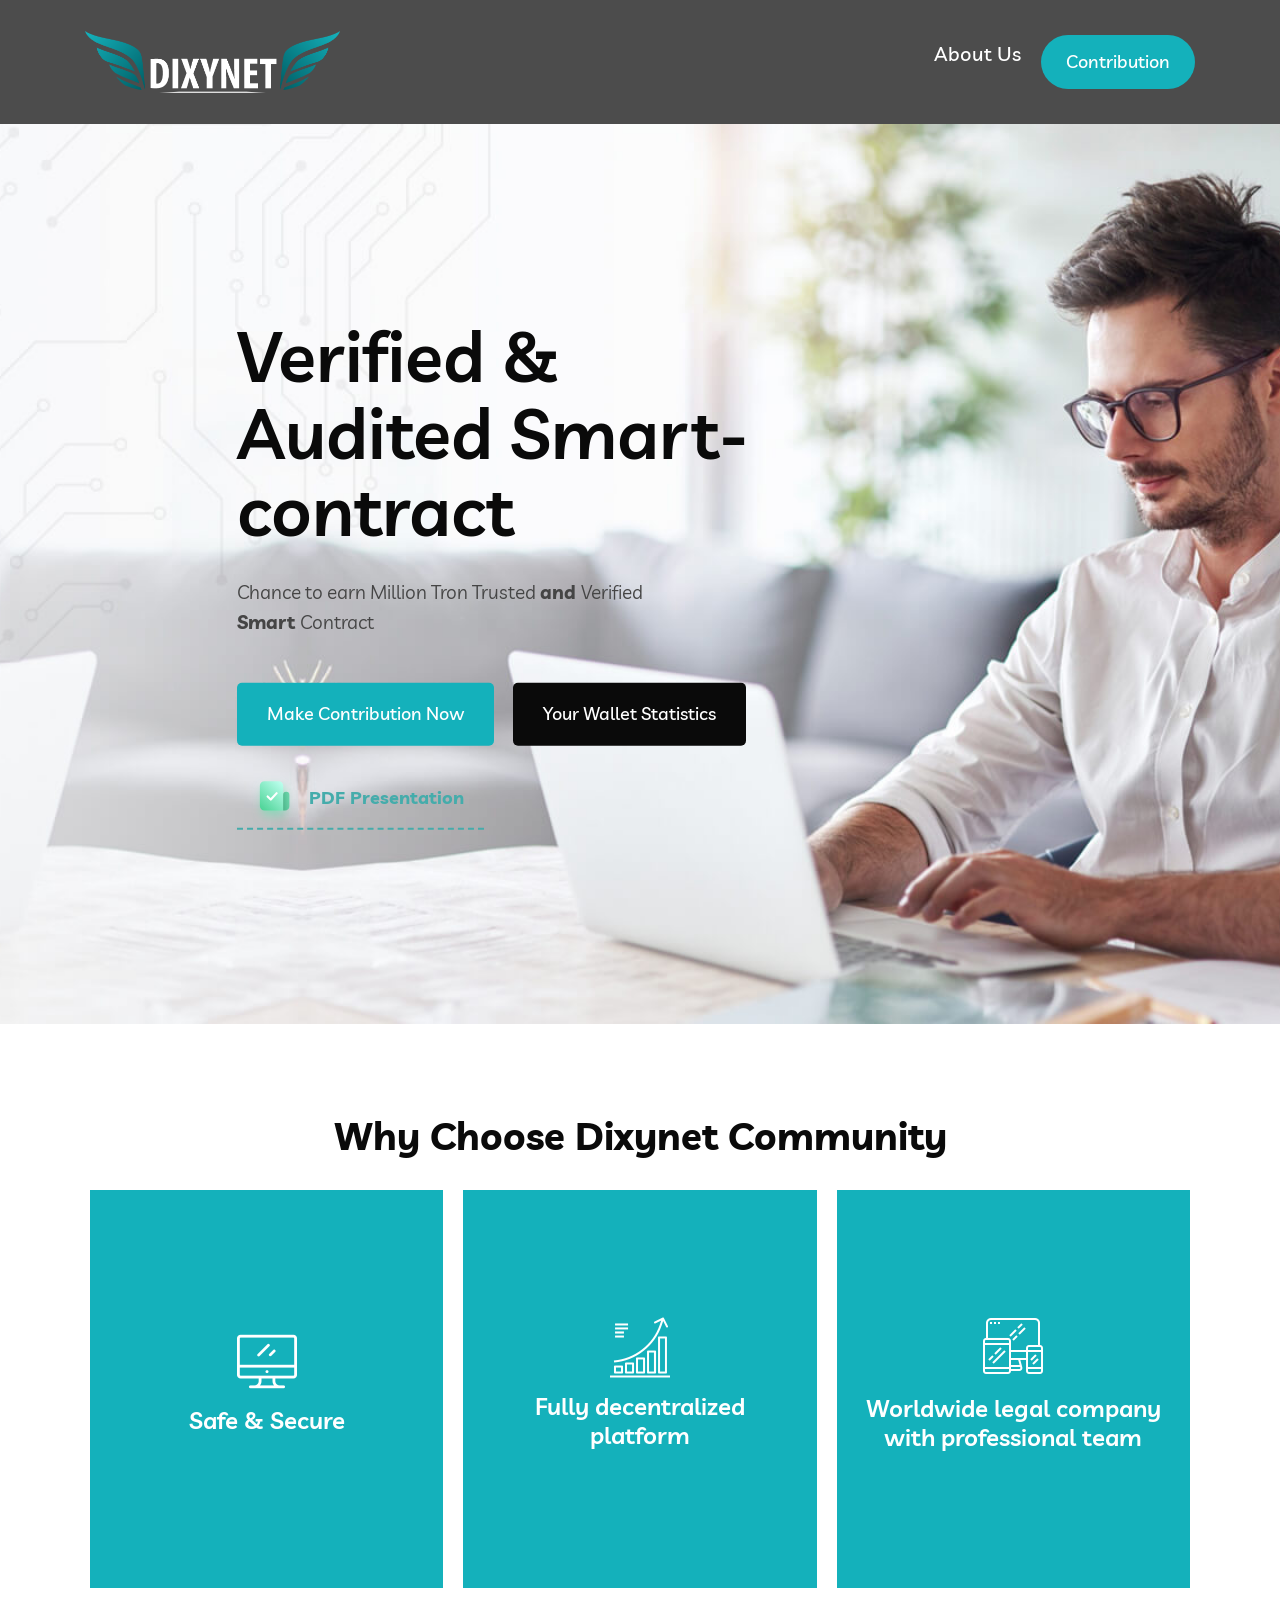
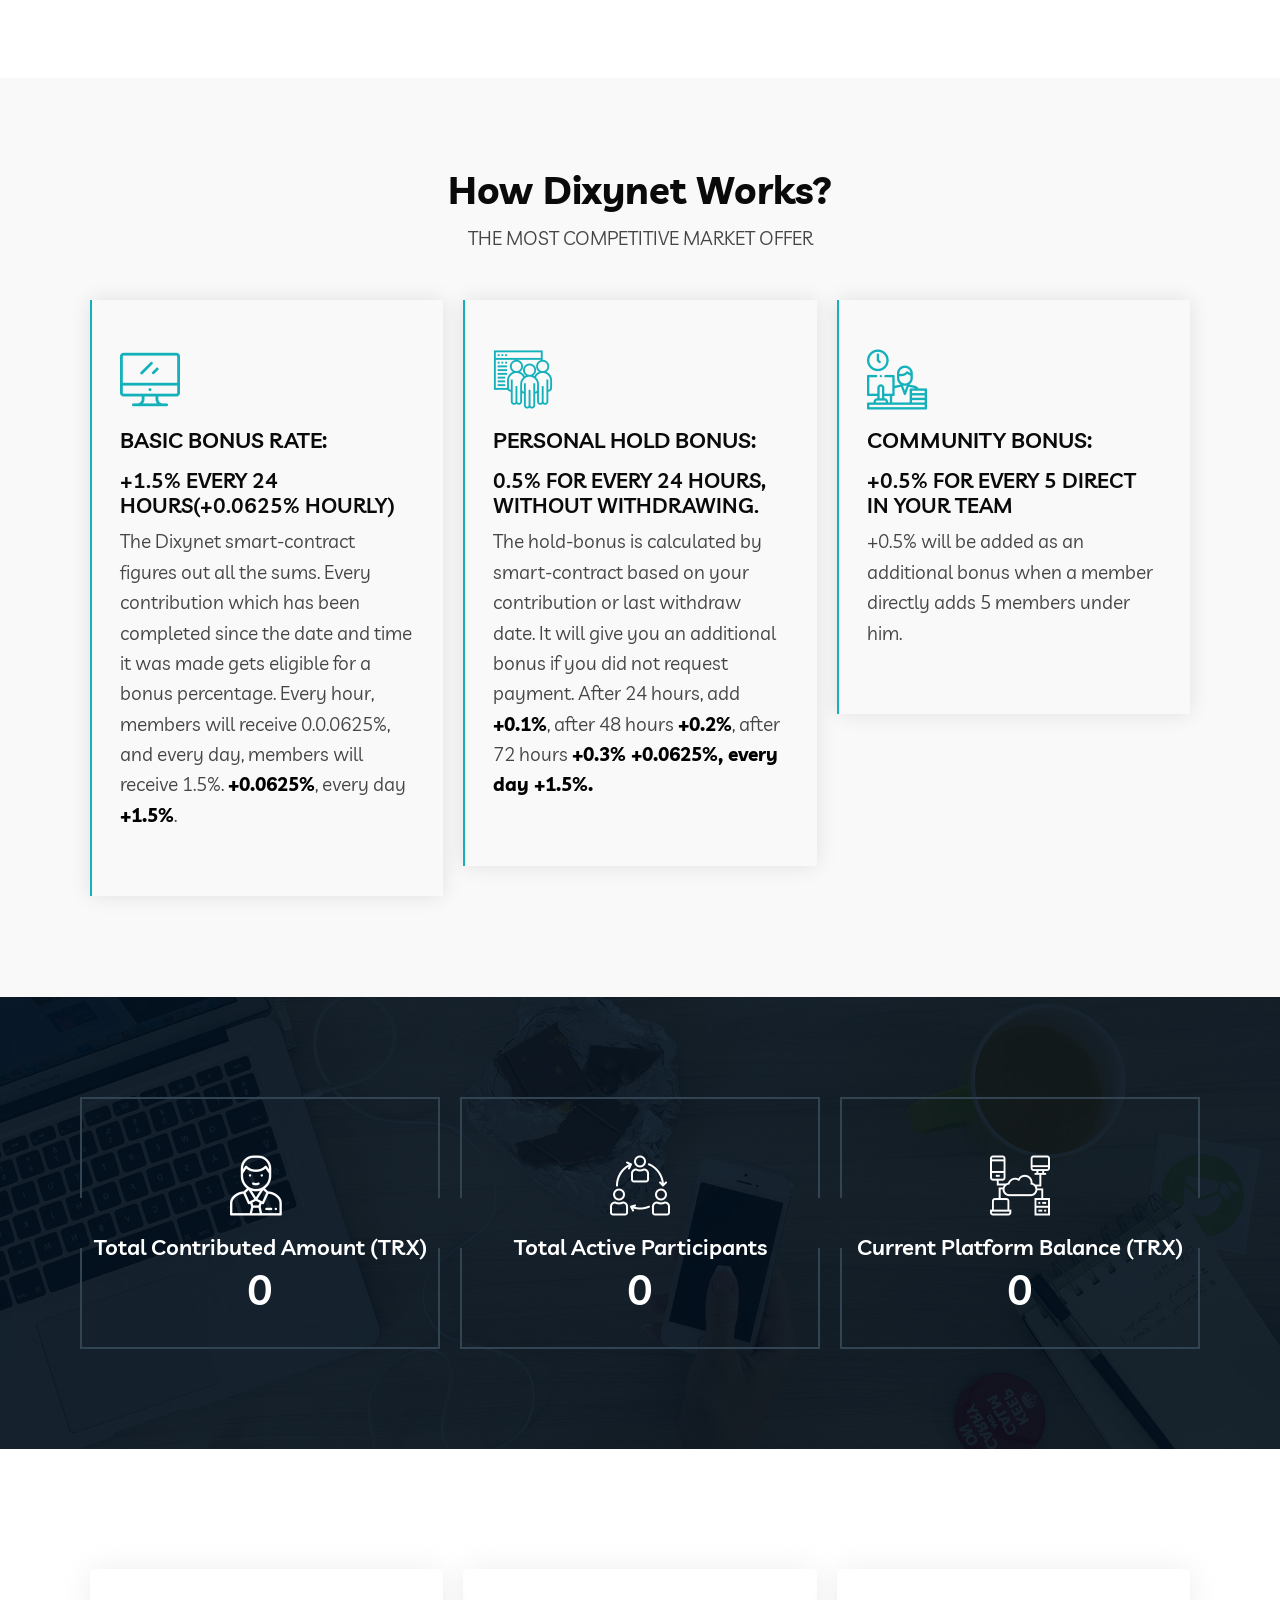
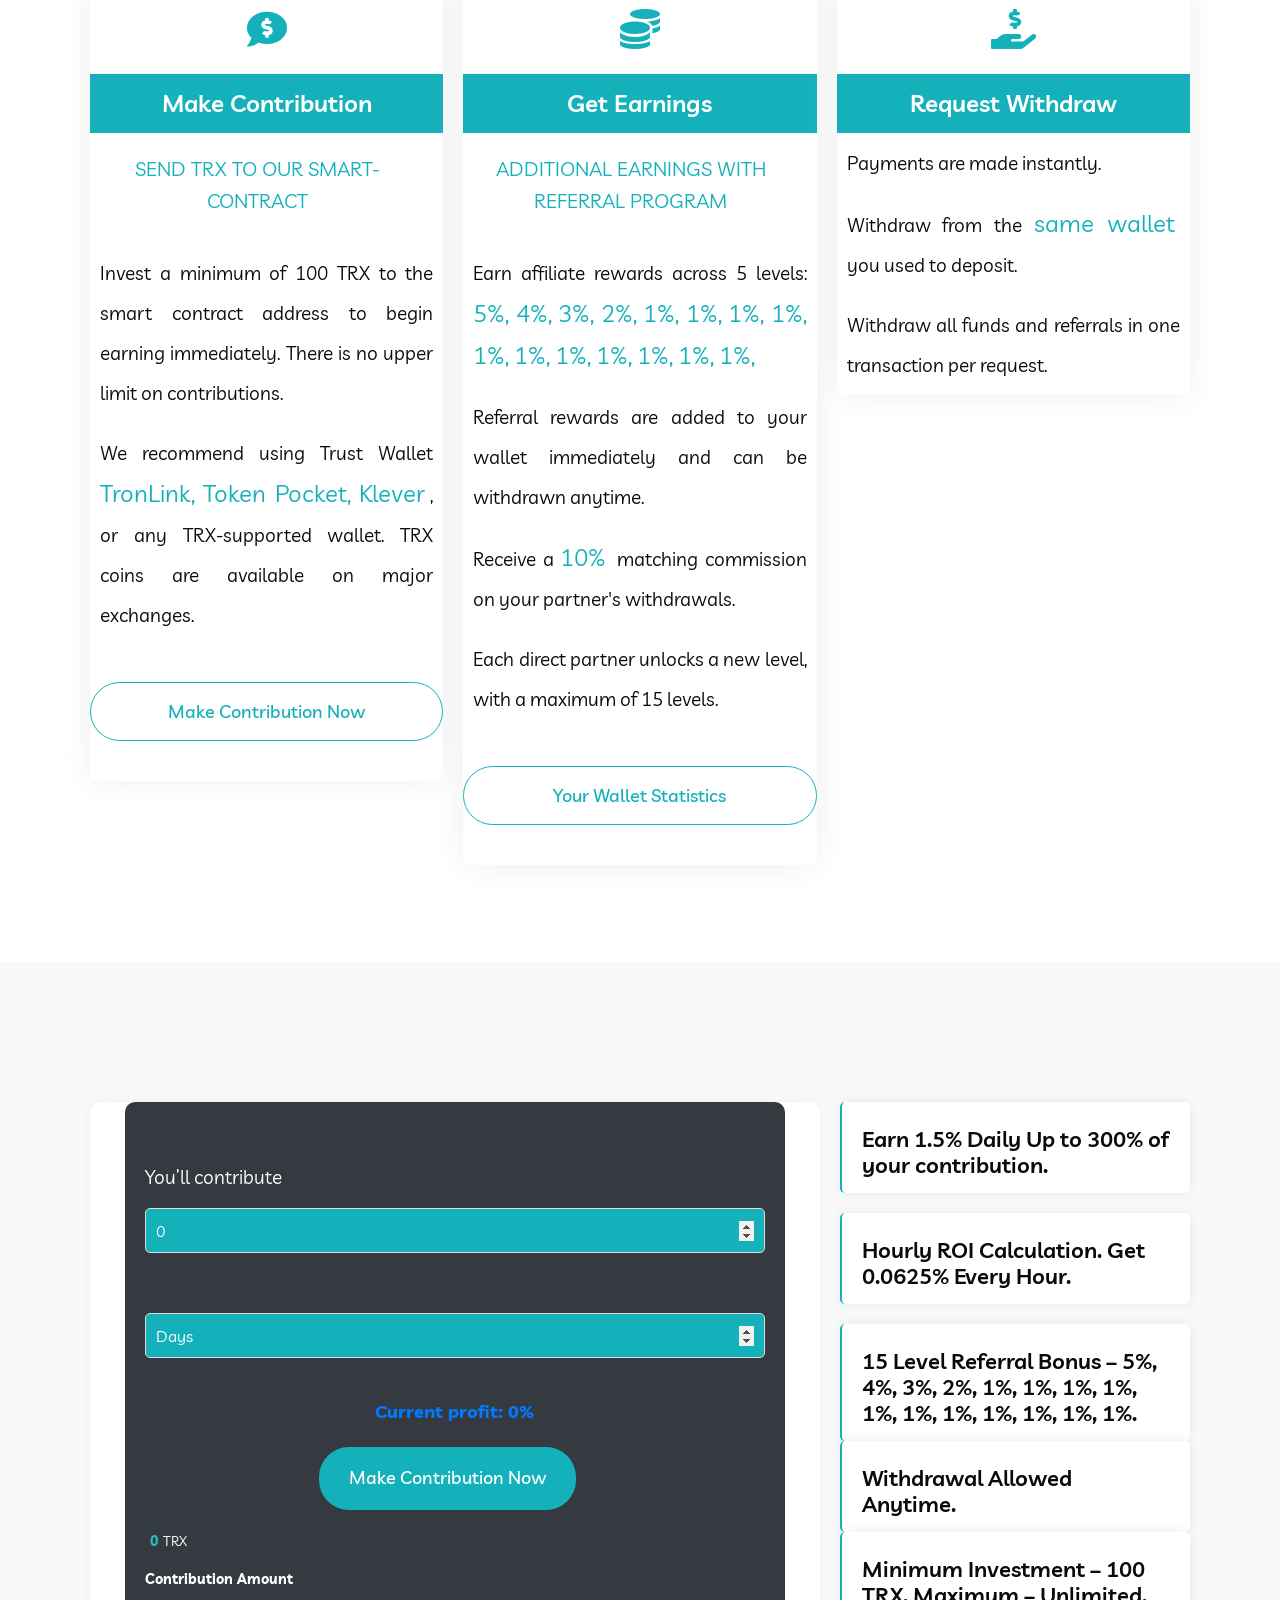
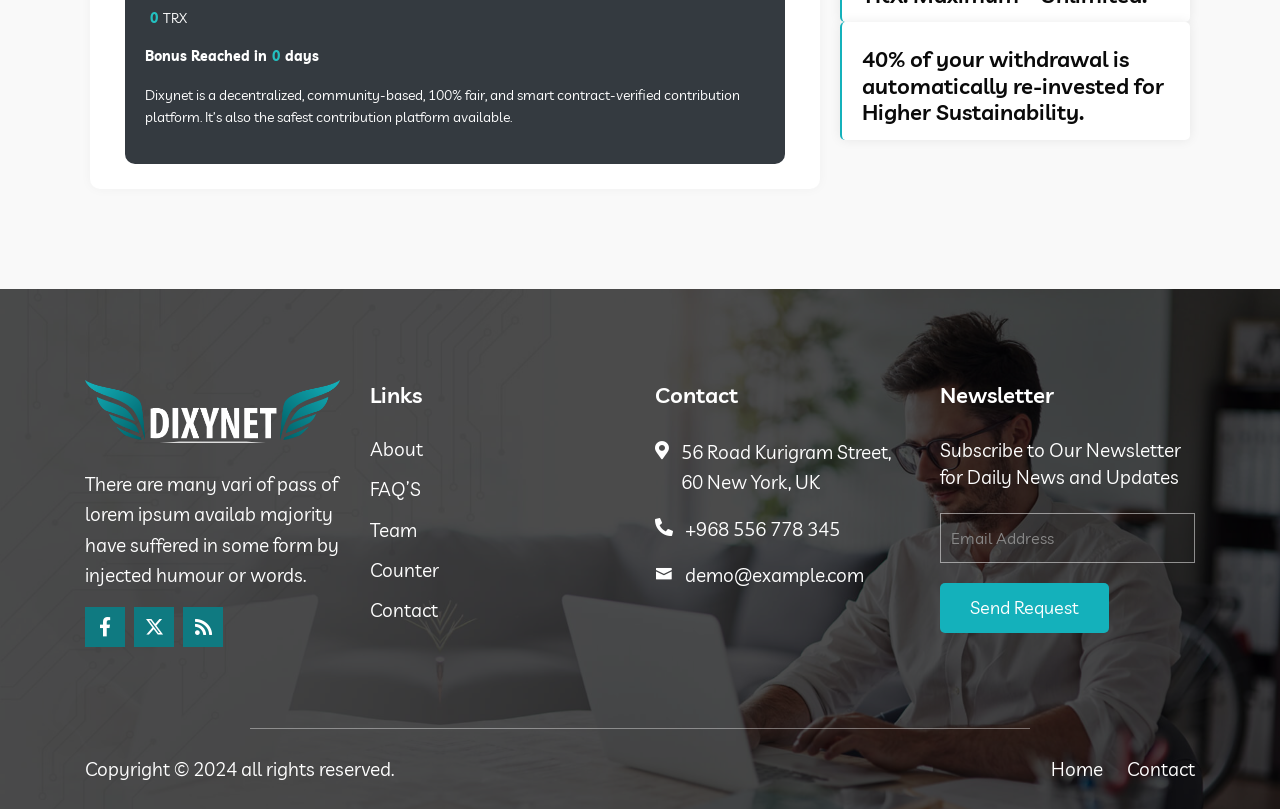
==== index.html @ 94969cce "20-10-2024" ====
<!DOCTYPE html>
<html lang="en-US">

<!-- Mirrored from demo.themexbd.com/rtl/kurigram/ by HTTrack Website Copier/3.x [XR&CO'2014], Thu, 03 Oct 2024 10:18:10 GMT -->
<!-- Added by HTTrack --><meta http-equiv="content-type" content="text/html;charset=UTF-8" /><!-- /Added by HTTrack -->
<head>

<meta charset="UTF-8">
<meta name="viewport" content="width=device-width, initial-scale=1">
<meta
  name="description"
  content="Kurigram is one of the best WP theme, There have many feature avaiable.">	
<link rel="profile" href="http://gmpg.org/xfn/11">
<link rel="pingback" href="xmlrpc.php">
<link rel="preconnect" href="https://fonts.googleapis.com/">
<link rel="preconnect" href="https://fonts.gstatic.com/" crossorigin>
<link rel="icon" href="wp-content/dixynet favicon.png" type="image/x-icon">


<title>Dixynet</title>
<meta name='robots' content='max-image-preview:large' />
<link rel='dns-prefetch' href='http://fonts.googleapis.com/' />
<link rel="alternate" type="application/rss+xml" title="Kurigram &raquo; Feed" href="feed/index.html" />
<link rel="alternate" type="application/rss+xml" title="Kurigram &raquo; Comments Feed" href="comments/feed/index.html" />
<script type="text/javascript">
/* <![CDATA[ */
window._wpemojiSettings = {"baseUrl":"https:\/\/s.w.org\/images\/core\/emoji\/15.0.3\/72x72\/","ext":".png","svgUrl":"https:\/\/s.w.org\/images\/core\/emoji\/15.0.3\/svg\/","svgExt":".svg","source":{"concatemoji":"https:\/\/demo.themexbd.com\/rtl\/kurigram\/wp-includes\/js\/wp-emoji-release.min.js?ver=6.6.2"}};
/*! This file is auto-generated */
!function(i,n){var o,s,e;function c(e){try{var t={supportTests:e,timestamp:(new Date).valueOf()};sessionStorage.setItem(o,JSON.stringify(t))}catch(e){}}function p(e,t,n){e.clearRect(0,0,e.canvas.width,e.canvas.height),e.fillText(t,0,0);var t=new Uint32Array(e.getImageData(0,0,e.canvas.width,e.canvas.height).data),r=(e.clearRect(0,0,e.canvas.width,e.canvas.height),e.fillText(n,0,0),new Uint32Array(e.getImageData(0,0,e.canvas.width,e.canvas.height).data));return t.every(function(e,t){return e===r[t]})}function u(e,t,n){switch(t){case"flag":return n(e,"\ud83c\udff3\ufe0f\u200d\u26a7\ufe0f","\ud83c\udff3\ufe0f\u200b\u26a7\ufe0f")?!1:!n(e,"\ud83c\uddfa\ud83c\uddf3","\ud83c\uddfa\u200b\ud83c\uddf3")&&!n(e,"\ud83c\udff4\udb40\udc67\udb40\udc62\udb40\udc65\udb40\udc6e\udb40\udc67\udb40\udc7f","\ud83c\udff4\u200b\udb40\udc67\u200b\udb40\udc62\u200b\udb40\udc65\u200b\udb40\udc6e\u200b\udb40\udc67\u200b\udb40\udc7f");case"emoji":return!n(e,"\ud83d\udc26\u200d\u2b1b","\ud83d\udc26\u200b\u2b1b")}return!1}function f(e,t,n){var r="undefined"!=typeof WorkerGlobalScope&&self instanceof WorkerGlobalScope?new OffscreenCanvas(300,150):i.createElement("canvas"),a=r.getContext("2d",{willReadFrequently:!0}),o=(a.textBaseline="top",a.font="600 32px Arial",{});return e.forEach(function(e){o[e]=t(a,e,n)}),o}function t(e){var t=i.createElement("script");t.src=e,t.defer=!0,i.head.appendChild(t)}"undefined"!=typeof Promise&&(o="wpEmojiSettingsSupports",s=["flag","emoji"],n.supports={everything:!0,everythingExceptFlag:!0},e=new Promise(function(e){i.addEventListener("DOMContentLoaded",e,{once:!0})}),new Promise(function(t){var n=function(){try{var e=JSON.parse(sessionStorage.getItem(o));if("object"==typeof e&&"number"==typeof e.timestamp&&(new Date).valueOf()<e.timestamp+604800&&"object"==typeof e.supportTests)return e.supportTests}catch(e){}return null}();if(!n){if("undefined"!=typeof Worker&&"undefined"!=typeof OffscreenCanvas&&"undefined"!=typeof URL&&URL.createObjectURL&&"undefined"!=typeof Blob)try{var e="postMessage("+f.toString()+"("+[JSON.stringify(s),u.toString(),p.toString()].join(",")+"));",r=new Blob([e],{type:"text/javascript"}),a=new Worker(URL.createObjectURL(r),{name:"wpTestEmojiSupports"});return void(a.onmessage=function(e){c(n=e.data),a.terminate(),t(n)})}catch(e){}c(n=f(s,u,p))}t(n)}).then(function(e){for(var t in e)n.supports[t]=e[t],n.supports.everything=n.supports.everything&&n.supports[t],"flag"!==t&&(n.supports.everythingExceptFlag=n.supports.everythingExceptFlag&&n.supports[t]);n.supports.everythingExceptFlag=n.supports.everythingExceptFlag&&!n.supports.flag,n.DOMReady=!1,n.readyCallback=function(){n.DOMReady=!0}}).then(function(){return e}).then(function(){var e;n.supports.everything||(n.readyCallback(),(e=n.source||{}).concatemoji?t(e.concatemoji):e.wpemoji&&e.twemoji&&(t(e.twemoji),t(e.wpemoji)))}))}((window,document),window._wpemojiSettings);
/* ]]> */
</script>
<style id='wp-emoji-styles-inline-css' type='text/css'>

	img.wp-smiley, img.emoji {
		display: inline !important;
		border: none !important;
		box-shadow: none !important;
		height: 1em !important;
		width: 1em !important;
		margin: 0 0.07em !important;
		vertical-align: -0.1em !important;
		background: none !important;
		padding: 0 !important;
	}
</style>
<style id='classic-theme-styles-inline-css' type='text/css'>
/*! This file is auto-generated */
.wp-block-button__link{color:#fff;background-color:#32373c;border-radius:9999px;box-shadow:none;text-decoration:none;padding:calc(.667em + 2px) calc(1.333em + 2px);font-size:1.125em}.wp-block-file__button{background:#32373c;color:#fff;text-decoration:none}
</style>
<style id='global-styles-inline-css' type='text/css'>
:root{--wp--preset--aspect-ratio--square: 1;--wp--preset--aspect-ratio--4-3: 4/3;--wp--preset--aspect-ratio--3-4: 3/4;--wp--preset--aspect-ratio--3-2: 3/2;--wp--preset--aspect-ratio--2-3: 2/3;--wp--preset--aspect-ratio--16-9: 16/9;--wp--preset--aspect-ratio--9-16: 9/16;--wp--preset--color--black: #000000;--wp--preset--color--cyan-bluish-gray: #abb8c3;--wp--preset--color--white: #ffffff;--wp--preset--color--pale-pink: #f78da7;--wp--preset--color--vivid-red: #cf2e2e;--wp--preset--color--luminous-vivid-orange: #ff6900;--wp--preset--color--luminous-vivid-amber: #fcb900;--wp--preset--color--light-green-cyan: #7bdcb5;--wp--preset--color--vivid-green-cyan: #00d084;--wp--preset--color--pale-cyan-blue: #8ed1fc;--wp--preset--color--vivid-cyan-blue: #0693e3;--wp--preset--color--vivid-purple: #9b51e0;--wp--preset--gradient--vivid-cyan-blue-to-vivid-purple: linear-gradient(135deg,rgba(6,147,227,1) 0%,rgb(155,81,224) 100%);--wp--preset--gradient--light-green-cyan-to-vivid-green-cyan: linear-gradient(135deg,rgb(122,220,180) 0%,rgb(0,208,130) 100%);--wp--preset--gradient--luminous-vivid-amber-to-luminous-vivid-orange: linear-gradient(135deg,rgba(252,185,0,1) 0%,rgba(255,105,0,1) 100%);--wp--preset--gradient--luminous-vivid-orange-to-vivid-red: linear-gradient(135deg,rgba(255,105,0,1) 0%,rgb(207,46,46) 100%);--wp--preset--gradient--very-light-gray-to-cyan-bluish-gray: linear-gradient(135deg,rgb(238,238,238) 0%,rgb(169,184,195) 100%);--wp--preset--gradient--cool-to-warm-spectrum: linear-gradient(135deg,rgb(74,234,220) 0%,rgb(151,120,209) 20%,rgb(207,42,186) 40%,rgb(238,44,130) 60%,rgb(251,105,98) 80%,rgb(254,248,76) 100%);--wp--preset--gradient--blush-light-purple: linear-gradient(135deg,rgb(255,206,236) 0%,rgb(152,150,240) 100%);--wp--preset--gradient--blush-bordeaux: linear-gradient(135deg,rgb(254,205,165) 0%,rgb(254,45,45) 50%,rgb(107,0,62) 100%);--wp--preset--gradient--luminous-dusk: linear-gradient(135deg,rgb(255,203,112) 0%,rgb(199,81,192) 50%,rgb(65,88,208) 100%);--wp--preset--gradient--pale-ocean: linear-gradient(135deg,rgb(255,245,203) 0%,rgb(182,227,212) 50%,rgb(51,167,181) 100%);--wp--preset--gradient--electric-grass: linear-gradient(135deg,rgb(202,248,128) 0%,rgb(113,206,126) 100%);--wp--preset--gradient--midnight: linear-gradient(135deg,rgb(2,3,129) 0%,rgb(40,116,252) 100%);--wp--preset--font-size--small: 13px;--wp--preset--font-size--medium: 20px;--wp--preset--font-size--large: 36px;--wp--preset--font-size--x-large: 42px;--wp--preset--spacing--20: 0.44rem;--wp--preset--spacing--30: 0.67rem;--wp--preset--spacing--40: 1rem;--wp--preset--spacing--50: 1.5rem;--wp--preset--spacing--60: 2.25rem;--wp--preset--spacing--70: 3.38rem;--wp--preset--spacing--80: 5.06rem;--wp--preset--shadow--natural: 6px 6px 9px rgba(0, 0, 0, 0.2);--wp--preset--shadow--deep: 12px 12px 50px rgba(0, 0, 0, 0.4);--wp--preset--shadow--sharp: 6px 6px 0px rgba(0, 0, 0, 0.2);--wp--preset--shadow--outlined: 6px 6px 0px -3px rgba(255, 255, 255, 1), 6px 6px rgba(0, 0, 0, 1);--wp--preset--shadow--crisp: 6px 6px 0px rgba(0, 0, 0, 1);}:where(.is-layout-flex){gap: 0.5em;}:where(.is-layout-grid){gap: 0.5em;}body .is-layout-flex{display: flex;}.is-layout-flex{flex-wrap: wrap;align-items: center;}.is-layout-flex > :is(*, div){margin: 0;}body .is-layout-grid{display: grid;}.is-layout-grid > :is(*, div){margin: 0;}:where(.wp-block-columns.is-layout-flex){gap: 2em;}:where(.wp-block-columns.is-layout-grid){gap: 2em;}:where(.wp-block-post-template.is-layout-flex){gap: 1.25em;}:where(.wp-block-post-template.is-layout-grid){gap: 1.25em;}.has-black-color{color: var(--wp--preset--color--black) !important;}.has-cyan-bluish-gray-color{color: var(--wp--preset--color--cyan-bluish-gray) !important;}.has-white-color{color: var(--wp--preset--color--white) !important;}.has-pale-pink-color{color: var(--wp--preset--color--pale-pink) !important;}.has-vivid-red-color{color: var(--wp--preset--color--vivid-red) !important;}.has-luminous-vivid-orange-color{color: var(--wp--preset--color--luminous-vivid-orange) !important;}.has-luminous-vivid-amber-color{color: var(--wp--preset--color--luminous-vivid-amber) !important;}.has-light-green-cyan-color{color: var(--wp--preset--color--light-green-cyan) !important;}.has-vivid-green-cyan-color{color: var(--wp--preset--color--vivid-green-cyan) !important;}.has-pale-cyan-blue-color{color: var(--wp--preset--color--pale-cyan-blue) !important;}.has-vivid-cyan-blue-color{color: var(--wp--preset--color--vivid-cyan-blue) !important;}.has-vivid-purple-color{color: var(--wp--preset--color--vivid-purple) !important;}.has-black-background-color{background-color: var(--wp--preset--color--black) !important;}.has-cyan-bluish-gray-background-color{background-color: var(--wp--preset--color--cyan-bluish-gray) !important;}.has-white-background-color{background-color: var(--wp--preset--color--white) !important;}.has-pale-pink-background-color{background-color: var(--wp--preset--color--pale-pink) !important;}.has-vivid-red-background-color{background-color: var(--wp--preset--color--vivid-red) !important;}.has-luminous-vivid-orange-background-color{background-color: var(--wp--preset--color--luminous-vivid-orange) !important;}.has-luminous-vivid-amber-background-color{background-color: var(--wp--preset--color--luminous-vivid-amber) !important;}.has-light-green-cyan-background-color{background-color: var(--wp--preset--color--light-green-cyan) !important;}.has-vivid-green-cyan-background-color{background-color: var(--wp--preset--color--vivid-green-cyan) !important;}.has-pale-cyan-blue-background-color{background-color: var(--wp--preset--color--pale-cyan-blue) !important;}.has-vivid-cyan-blue-background-color{background-color: var(--wp--preset--color--vivid-cyan-blue) !important;}.has-vivid-purple-background-color{background-color: var(--wp--preset--color--vivid-purple) !important;}.has-black-border-color{border-color: var(--wp--preset--color--black) !important;}.has-cyan-bluish-gray-border-color{border-color: var(--wp--preset--color--cyan-bluish-gray) !important;}.has-white-border-color{border-color: var(--wp--preset--color--white) !important;}.has-pale-pink-border-color{border-color: var(--wp--preset--color--pale-pink) !important;}.has-vivid-red-border-color{border-color: var(--wp--preset--color--vivid-red) !important;}.has-luminous-vivid-orange-border-color{border-color: var(--wp--preset--color--luminous-vivid-orange) !important;}.has-luminous-vivid-amber-border-color{border-color: var(--wp--preset--color--luminous-vivid-amber) !important;}.has-light-green-cyan-border-color{border-color: var(--wp--preset--color--light-green-cyan) !important;}.has-vivid-green-cyan-border-color{border-color: var(--wp--preset--color--vivid-green-cyan) !important;}.has-pale-cyan-blue-border-color{border-color: var(--wp--preset--color--pale-cyan-blue) !important;}.has-vivid-cyan-blue-border-color{border-color: var(--wp--preset--color--vivid-cyan-blue) !important;}.has-vivid-purple-border-color{border-color: var(--wp--preset--color--vivid-purple) !important;}.has-vivid-cyan-blue-to-vivid-purple-gradient-background{background: var(--wp--preset--gradient--vivid-cyan-blue-to-vivid-purple) !important;}.has-light-green-cyan-to-vivid-green-cyan-gradient-background{background: var(--wp--preset--gradient--light-green-cyan-to-vivid-green-cyan) !important;}.has-luminous-vivid-amber-to-luminous-vivid-orange-gradient-background{background: var(--wp--preset--gradient--luminous-vivid-amber-to-luminous-vivid-orange) !important;}.has-luminous-vivid-orange-to-vivid-red-gradient-background{background: var(--wp--preset--gradient--luminous-vivid-orange-to-vivid-red) !important;}.has-very-light-gray-to-cyan-bluish-gray-gradient-background{background: var(--wp--preset--gradient--very-light-gray-to-cyan-bluish-gray) !important;}.has-cool-to-warm-spectrum-gradient-background{background: var(--wp--preset--gradient--cool-to-warm-spectrum) !important;}.has-blush-light-purple-gradient-background{background: var(--wp--preset--gradient--blush-light-purple) !important;}.has-blush-bordeaux-gradient-background{background: var(--wp--preset--gradient--blush-bordeaux) !important;}.has-luminous-dusk-gradient-background{background: var(--wp--preset--gradient--luminous-dusk) !important;}.has-pale-ocean-gradient-background{background: var(--wp--preset--gradient--pale-ocean) !important;}.has-electric-grass-gradient-background{background: var(--wp--preset--gradient--electric-grass) !important;}.has-midnight-gradient-background{background: var(--wp--preset--gradient--midnight) !important;}.has-small-font-size{font-size: var(--wp--preset--font-size--small) !important;}.has-medium-font-size{font-size: var(--wp--preset--font-size--medium) !important;}.has-large-font-size{font-size: var(--wp--preset--font-size--large) !important;}.has-x-large-font-size{font-size: var(--wp--preset--font-size--x-large) !important;}
:where(.wp-block-post-template.is-layout-flex){gap: 1.25em;}:where(.wp-block-post-template.is-layout-grid){gap: 1.25em;}
:where(.wp-block-columns.is-layout-flex){gap: 2em;}:where(.wp-block-columns.is-layout-grid){gap: 2em;}
:root :where(.wp-block-pullquote){font-size: 1.5em;line-height: 1.6;}
</style>
<link rel='stylesheet' id='contact-form-7-css' href='wp-content/plugins/contact-form-7/includes/css/stylese2db.css?ver=5.9.8' type='text/css' media='all' />
<link rel='stylesheet' id='bootstrap-css' href='wp-content/themes/kurigram/assets/css/bootstrap.min109c.css?ver=6.6.2' type='text/css' media='all' />
<link rel='stylesheet' id='kurigram-fonts-css' href='https://fonts.googleapis.com/css?family=Livvic%3A100%2C200%2C300%2C400%2C500%2C600%2C700%2C900%7CLivvic%3A100%2C200%2C300%2C400%2C500%2C600%2C700%2C900&amp;subset=latin%2Clatin-ext&amp;ver=6.6.2' type='text/css' media='all' />
<link rel='stylesheet' id='venobox-css' href='wp-content/themes/kurigram/venobox/venobox109c.css?ver=6.6.2' type='text/css' media='all' />
<link rel='stylesheet' id='swipercss-css' href='wp-content/themes/kurigram/assets/css/txbd-swiper-bundle.min109c.css?ver=6.6.2' type='text/css' media='all' />
<link rel='stylesheet' id='kurigram-plugin-style-css' href='wp-content/themes/kurigram/assets/css/plugin_theme_css109c.css?ver=6.6.2' type='text/css' media='all' />
<link rel='stylesheet' id='kurigram-main-style-css' href='wp-content/themes/kurigram/assets/css/style109c.css?ver=6.6.2' type='text/css' media='all' />
<link rel='stylesheet' id='kurigram-style-css' href='wp-content/themes/kurigram/style109c.css?ver=6.6.2' type='text/css' media='all' />
<link rel='stylesheet' id='kurigram-responsive-css' href='wp-content/themes/kurigram/assets/css/responsive109c.css?ver=6.6.2' type='text/css' media='all' />
<link rel='stylesheet' id='elementor-icons-css' href='wp-content/plugins/elementor/assets/lib/eicons/css/elementor-icons.min0fd8.css?ver=5.31.0' type='text/css' media='all' />
<link rel='stylesheet' id='elementor-frontend-css' href='wp-content/plugins/elementor/assets/css/frontend.min57a7.css?ver=3.24.4' type='text/css' media='all' />
<link rel='stylesheet' id='swiper-css' href='wp-content/plugins/elementor/assets/lib/swiper/v8/css/swiper.min94a4.css?ver=8.4.5' type='text/css' media='all' />
<link rel='stylesheet' id='e-swiper-css' href='wp-content/plugins/elementor/assets/css/conditionals/e-swiper.min57a7.css?ver=3.24.4' type='text/css' media='all' />
<link rel='stylesheet' id='elementor-post-19267-css' href='wp-content/uploads/elementor/css/post-19267b7fd.css?ver=1727495873' type='text/css' media='all' />
<link rel='stylesheet' id='font-awesome-5-all-css' href='wp-content/plugins/elementor/assets/lib/font-awesome/css/all.min57a7.css?ver=3.24.4' type='text/css' media='all' />
<link rel='stylesheet' id='font-awesome-4-shim-css' href='wp-content/plugins/elementor/assets/lib/font-awesome/css/v4-shims.min57a7.css?ver=3.24.4' type='text/css' media='all' />
<link rel='stylesheet' id='elementor-post-19010-css' href='wp-content/uploads/elementor/css/post-19010dd69.css?ver=1727495874' type='text/css' media='all' />
<link rel='stylesheet' id='kurigram-breadcrumb-css' href='wp-content/themes/kurigram/assets/css/em-breadcrumb109c.css?ver=6.6.2' type='text/css' media='all' />

<link rel="stylesheet" href="wp-includes/css/modal.css">


<script src="wp-includes/New Js/jquery-3.3.1.min.js"></script>
<script src="wp-includes/New Js/remodal.min.js"></script>
<script src="https://cdnjs.cloudflare.com/ajax/libs/remodal/1.1.1/remodal.min.js"></script>

<link
href="https://fonts.googleapis.com/css2?family=Montserrat:wght@400;500;600&amp;family=Open+Sans:wght@400;700&amp;display=swap"
rel="stylesheet"
/>


<script async src="https://www.googletagmanager.com/gtag/js?id=UA-175172407-1"></script>
<script>
window.dataLayer = window.dataLayer || [];
function gtag(){dataLayer.push(arguments);}
gtag('js', new Date());
gtag('config', 'UA-175172407-1');
</script>


<style id='kurigram-breadcrumb-inline-css' type='text/css'>

					/* .logo img {
						;
						;
					} */
					.logo a{
						
					}
					.mean-container .mean-bar::before{
												
					}
					a.dtbtn{
												
					}
					a.dtbtn:hover{
												
					}
               
</style>
<link rel='stylesheet' id='google-fonts-1-css' href='https://fonts.googleapis.com/css?family=Roboto%3A100%2C100italic%2C200%2C200italic%2C300%2C300italic%2C400%2C400italic%2C500%2C500italic%2C600%2C600italic%2C700%2C700italic%2C800%2C800italic%2C900%2C900italic%7CRoboto+Slab%3A100%2C100italic%2C200%2C200italic%2C300%2C300italic%2C400%2C400italic%2C500%2C500italic%2C600%2C600italic%2C700%2C700italic%2C800%2C800italic%2C900%2C900italic&amp;display=auto&amp;ver=6.6.2' type='text/css' media='all' />
<link rel='stylesheet' id='elementor-icons-flaticons-fonts-css' href='wp-content/plugins/kurigrambd-helper-plugin/asstes/css/flaticon8a54.css?ver=1.0.0' type='text/css' media='all' />
<link rel='stylesheet' id='elementor-icons-aprova-fonts-css' href='wp-content/plugins/kurigrambd-helper-plugin/asstes/css/aprova-icon8a54.css?ver=1.0.0' type='text/css' media='all' />
<link rel='stylesheet' id='elementor-icons-shared-0-css' href='wp-content/plugins/elementor/assets/lib/font-awesome/css/fontawesome.min52d5.css?ver=5.15.3' type='text/css' media='all' />
<link rel='stylesheet' id='elementor-icons-fa-solid-css' href='wp-content/plugins/elementor/assets/lib/font-awesome/css/solid.min52d5.css?ver=5.15.3' type='text/css' media='all' />
<link rel='stylesheet' id='elementor-icons-fa-brands-css' href='wp-content/plugins/elementor/assets/lib/font-awesome/css/brands.min52d5.css?ver=5.15.3' type='text/css' media='all' />
<link rel="preconnect" href="https://fonts.gstatic.com/" crossorigin><script type="text/javascript" src="wp-includes/js/jquery/jquery.minf43b.js?ver=3.7.1" id="jquery-core-js"></script>
<script type="text/javascript" src="wp-includes/js/jquery/jquery-migrate.min5589.js?ver=3.4.1" id="jquery-migrate-js"></script>
<script type="text/javascript" src="wp-content/plugins/elementor/assets/lib/font-awesome/js/v4-shims.min57a7.js?ver=3.24.4" id="font-awesome-4-shim-js"></script>
<link rel="https://api.w.org/" href="wp-json/index.html" /><link rel="alternate" title="JSON" type="application/json" href="wp-json/wp/v2/pages/19010.json" /><link rel="EditURI" type="application/rsd+xml" title="RSD" href="xmlrpc0db0.php?rsd" />
<meta name="generator" content="WordPress 6.6.2" />
<link rel="canonical" href="index.html" />
<link rel='shortlink' href='index.html' />
<link rel="alternate" title="oEmbed (JSON)" type="application/json+oembed" href="wp-json/oembed/1.0/embed8710.json?url=https%3A%2F%2Fdemo.themexbd.com%2Frtl%2Fkurigram%2F" />
<link rel="alternate" title="oEmbed (XML)" type="text/xml+oembed" href="wp-json/oembed/1.0/embede499?url=https%3A%2F%2Fdemo.themexbd.com%2Frtl%2Fkurigram%2F&amp;format=xml" />
<meta name="generator" content="Redux 4.4.18" /><meta name="generator" content="Elementor 3.24.4; features: additional_custom_breakpoints; settings: css_print_method-external, google_font-enabled, font_display-auto">
			<style>
				.e-con.e-parent:nth-of-type(n+4):not(.e-lazyloaded):not(.e-no-lazyload),
				.e-con.e-parent:nth-of-type(n+4):not(.e-lazyloaded):not(.e-no-lazyload) * {
					background-image: none !important;
				}
				@media screen and (max-height: 1024px) {
					.e-con.e-parent:nth-of-type(n+3):not(.e-lazyloaded):not(.e-no-lazyload),
					.e-con.e-parent:nth-of-type(n+3):not(.e-lazyloaded):not(.e-no-lazyload) * {
						background-image: none !important;
					}
				}
				@media screen and (max-height: 640px) {
					.e-con.e-parent:nth-of-type(n+2):not(.e-lazyloaded):not(.e-no-lazyload),
					.e-con.e-parent:nth-of-type(n+2):not(.e-lazyloaded):not(.e-no-lazyload) * {
						background-image: none !important;
					}
				}
			</style>
			<link rel="icon" href="wp-content/uploads/2021/07/fabi.png" sizes="32x32" />
<link rel="icon" href="wp-content/uploads/2021/07/fabi.png" sizes="192x192" />
<link rel="apple-touch-icon" href="wp-content/uploads/2021/07/fabi.png" />
<meta name="msapplication-TileImage" content="https://demo.themexbd.com/rtl/kurigram/wp-content/uploads/2021/07/fabi.png" />
		<style type="text/css" id="wp-custom-css">
			.kurigram-blog-thumb img {
    width: 100%;
}		</style>
		<style id="kurigram_opt-dynamic-css" title="dynamic-css" class="redux-options-output">.creative_header_icon i
					{color:#14b1bb;}
						.creative_header_address_text > h3
					{color:#0a0a0a;}
						.creative_header_address_text > p,.creative_header_address_text > p > a,.top_crmenu_l li a,.cr_top_addess p span,.cr_top_addess p a
					{color:#0a0a0a;}
						.em_creative_header,.top_crt_style
					{background-color:#f9f9f9;}
					.kurigram_nav_area.prefix,
					.hbg2
					{background-color:rgba(0,0,0,0.7);}.breadcumb-area,.breadcumb-blog-area{background-position:center center;background-image:url('wp-content/uploads/2021/06/sld.jpg');background-size:cover;}
		.breadcumb-area::before,
		.breadcumb-blog-area::before
		{background-color:rgba(0,0,0,0.5);}
      .brpt h1,.breadcumb-inner h1,.brpt.brptsize h1    
     {color:#ffffff;}
      .breadcumb-inner ul,     
      .breadcumb-inner ul span a,     
      .breadcumb-inner li,
      .breadcumb-inner li a,.witr_breadcumb_shop ul li span a     
     {color:#ffffff;}.witrfm_area {background-position:center center;background-image:url('wp-content/uploads/2021/07/slider3.jpg');background-size:cover;}.witrfm_area:before {background-color:rgba(0,0,0,0.7);}.footer-middle .widget h2{color:#ffffff;}
							.footer-middle .widget ul li,
							.footer-middle .widget ul li a,
							.footer-middle .widget ul li::before,
							.footer-middle .tagcloud a,
							.footer-middle caption,
							.footer-middle table,
							.footer-middle table td a,
							.footer-middle cite,
							.footer-middle .rssSummary,
							.footer-middle span.rss-date,
							.footer-middle span.comment-author-link,
							.footer-middle .textwidget p,
							.footer-middle .widget .screen-reader-text,
							mc4wp-form-fields p,
							.mc4wp-form-fields,
							.footer-m-address p,
							.footer-m-address,
							.footer-widget.address,
							.footer-widget.address p,
							.mc4wp-form-fields p,
							.kurigram-description-area p, 
							.kurigram-description-area .phone a,
							.kurigram-description-area .social-icons a,
							.recent-review-content h3,
							.recent-review-content h3 a,
							.recent-review-content p,
							.footer-middle .kurigram-description-area p,
							.footer-middle .recent-post-text h4 a,
							.footer-middle .recent-post-text .rcomment,
							.witr_sub_table span
							
						{color:#ffffff;}.copy-right-text p,.footer-menu ul li a{color:#ffffff;}</style></head>

<body class="home page-template page-template-template-home page-template-template-home-php page page-id-19010 elementor-default elementor-kit-19267 elementor-page elementor-page-19010">
  




<!-- MAIN WRAPPER START -->
<div class="wrapper">
	
 				
			<div class="em40_header_area_main     ">
	





<!-- HEADER TOP AREA -->

 
	
	 

 	<!-- HEADER TOP AREA -->
		
    <!-- END HEADER TOP AREA -->
 
 
 
 




<!-- HEADER TOP 2 creative AREA -->

  <div class="tx_top2_relative">
<div class="">
 	





 <!-- Mobile menu -->

<div class="mobile_logo_area">
	<div class="container">
		<div class="row">
			<div class="col-12">
			<div class="mobilemenu_con">
				
	  		<div class="mobile_menu_logo text-center">
			<a href="index.html" title="Kurigram">
				<img src="wp-content/DIXYNET.png" alt="Kurigram" />
			</a>		
		</div>
	  					<div class="mobile_menu_option">
						<div class="mobile_menu_o mobile_opicon">
							<i class="icofont-navigation-menu openclass"></i>
						</div>
					<!--SEARCH FORM-->
					<div class="mobile_menu_inner mobile_p">
						<div class="mobile_menu_content">
							
	  		<div class="mobile_menu_logo text-center">
			<a href="index.html" title="Kurigram">
				<img src="wp-content/DIXYNET.png" alt="Kurigram" />
			</a>		
		</div>
	  							<div class="menu_area mobile-menu ">
								<nav>
									<ul id="menu-main-menu" class="main-menu clearfix">
<li id="menu-item-11278" class="menu-item menu-item-type-post_type menu-item-object-page menu-item-11278"><a href="#about">About Us</a></li>



</ul>																	<div class="donate-btn-header">
										<a class="dtbtn" href="#"  id="opencontribution1" data-remodal-target="invest">
											Contribution
										</a>	
									</div>	
																	
								</nav>
							</div>
							<div class="mobile_menu_o mobile_cicon">
								<i class="icofont-close closeclass"></i>
							</div>
						</div>	
			
						
					</div>
						<div class="mobile_overlay"></div>
				</div>		
				
			</div>
		
			</div>	
			
		</div>
	</div>
</div>
												
						
	
<!-- END MOBILE MENU AREA  -->

<!-- HEADER MAIN MENU AREA -->

    
  
 <div class="tx_relative_m">
<div class="">  
<div class="mainmenu_width_tx  ">
	 <!-- Header Default Menu = 1 -->
    
 

	 <!-- Header Default Menu = 1 -->
    	<div class="kurigram-main-menu one_page hidden-xs hidden-sm witr_search_wh  witr_h_h20">
		<div class="kurigram_nav_area scroll_fixed">
			<div class="container">
					
				<div class="row logo-left">				
					<!-- LOGO -->
					<div class="col-md-3 col-sm-3 col-xs-4">
						
	  	  
		<div class="logo">
			<a class="main_sticky_main_l" href="index.html" title="Kurigram">
				<img src="wp-content/DIXYNET.png" alt="Kurigram" />
			</a>
			<a class="main_sticky_l" href="index.html" title="Kurigram">
				<img src="wp-content/dixynet white.png" alt="Kurigram" />
			</a>
					
		
		</div>	  

	  					</div>
					<!-- END LOGO -->
					
					<!-- MAIN MENU -->
					<div class="col-md-9 col-sm-9 col-xs-8">
						<div class="tx_mmenu_together">
							<nav class="kurigram_menu nologo_menu13">						
								<ul id="menu-main-menu-1" class="sub-menu">
<li class="menu-item menu-item-type-post_type menu-item-object-page menu-item-11278"><a href="#about">About Us</a></li>


</ul>																										
							</nav>
							<div class="main-search-menu">						
											<div class="em-quearys-top msin-menu-search">
				<div class="em-top-quearys-area">
				   <!-- <div class="em-header-quearys">
						<div class="em-quearys-menu">
							<i class="fa fa-search t-quearys"></i>
						</div>
					</div> -->
					<!--SEARCH FORM-->
					<div class="em-quearys-inner">
						<div class="em-quearys-form">
							<form class="top-form-control" action="https://demo.themexbd.com/rtl/kurigram/" method="get">
									<input type="text" placeholder="Type Your Keyword" name="s" value="" />
								<button class="top-quearys-style" type="submit">
									<i class="fas fa-long-arrow-alt-right"></i>
								</button>
							</form>

							<div class="em-header-quearys-close text-center mrt10">
								<div class="em-quearys-menu">
									 <i class="fa fa-close  t-close em-s-hidden "></i>
								</div>
							</div>											
						</div>
					</div>														
				</div>
			</div>				
																				
							</div>
																						<div class="donate-btn-header">
									<a class="dtbtn" href="#" id="opencontribution1" data-remodal-target="invest">
										Contribution
									</a>	
								</div>	
								<!-- END Button -->	
						
						</div>
					</div>
					<!-- END MAIN MENU -->
				</div> <!-- END ROW -->	
			
			</div> <!-- END CONTAINER -->	
		</div>  <!-- END AREA -->				
	</div>

 	<!-- Header Menu Hide  = 21 -->	
	    

   	
 
</div> <!-- absulate div -->
</div> <!-- relative div -->


</div> <!-- top 2 absulate div -->
</div> <!--  top 2 relative div  extra -->


</div> <!--  div extra -->
             
	
</div>	
<div class="template-home-wrapper">
	<div class="page-content-home-page">										
								<div data-elementor-type="wp-page" data-elementor-id="19010" class="elementor elementor-19010">
						<section class="elementor-section elementor-top-section elementor-element elementor-element-a677cdb elementor-section-full_width elementor-section-height-default elementor-section-height-default" data-id="a677cdb" data-element_type="section">
						<div class="elementor-container elementor-column-gap-no">
					<div class="elementor-column elementor-col-100 elementor-top-column elementor-element elementor-element-629272a" data-id="629272a" data-element_type="column">
			<div class="elementor-widget-wrap elementor-element-populated">
						<div class="elementor-element elementor-element-ec0405f elementor-widget elementor-widget-witr_swiper_slider" data-id="ec0405f" data-element_type="widget" data-widget_type="witr_swiper_slider.default">
				<div class="elementor-widget-container">
								<!-- Swiper -->
			<div class="witr_swiper_area">
				<div class="swiper witr_active_id5 "dir="ltr">
					<div class="swiper-wrapper" >
								
					   
					  
								
					    <div class="swiper-slide d1 t1 m1 witr_swiper_height"  style="background-image:url(wp-content/uploads/2021/07/slider3.jpg);">
							<!-- witr_show_animate -->
													
						
							<div class="witr_sw_text_area text-left">
								<div class="witr_swiper_content ">
																	
									<!-- title -->
																		<!-- title 2 -->
																			<h2>Verified & Audited Smart-contract
</h2>
																		<!-- title 3 -->
																		<!-- content -->
																			<p>Chance to earn Million Tron </span>Trusted <span style="font-weight: bold;"> and </span> Verified <span style="font-weight: bold;"> Smart </span> Contract</p>
																						
									<!-- inner title -->
																		
									
									
									<!-- btn gradient style -->
									<div class="slider_btn">
										<div class="witr_btn_style">
											<div class="witr_btn_sinner">
												<!-- button -->
																									<a  class="witr_btn" href="#" id="opencontribution1" data-remodal-target="invest">Make Contribution Now</a>
												
												<!-- video button 2 -->
																										<a class="witr_btn active recpwit"  href="#" data-remodal-target="wallet" >Your Wallet Statistics</a>
													
												<!-- Circle video button Style -->
												<div>
													<a href="WhaleWar.pdf" target="_blank" class="audit">
													 PDF Presentation
													</a>
												  </div>
							<style>
							
							.audit {
							margin-top: 28px;
							position: relative;
							border-radius: 12px;
							padding-top: 16px;
							padding-bottom: 16px;
							background: url(wp-content/ii.svg) no-repeat 10px center;
							padding-right: 20px;
							padding-left: 72px
							}
							
							.audit {
							color: #45ACAB;
							padding-top: 10px;
							font-weight: 600;
							font-size: 18px;
							position: relative;
							border-bottom: 2px dashed;
							font-weight: 700;
							border-radius: 0;
							display: inline-block;
							text-decoration: none !important
							}
							</style>               									
											</div>
										</div>
									</div>
									<!-- social -->
									<!-- social -->
																		
									
									
								</div>
									
								<!-- slider thumb image -->
								
					
								<!-- video icon -->
																	
	
							</div>
							
						</div>
					  
											
					</div>
					<!-- Add Pagination -->
					<div class="swiper-scrollbar"></div>
					<div class="swiper-pagination"></div>
					<div class="swiper-button-next swiper_atext"></div>
					<div class="swiper-button-prev swiper_atext"></div>					
				</div>
			</div>		
		

			<script type='text/javascript'>
				jQuery(function($){

				   new Swiper('.witr_active_id5', {
						effect: 'defult',
						grabCursor: false,
						speed: 2000,
						direction: 'horizontal',
													slidesPerView: 1,
																			spaceBetween: 30,
												freeMode: false,
						mousewheel: false,
						keyboard: false,
						loop: false,
												autoplay: {
							delay: 8000,								  
							disableOnInteraction: false,
						},
						  pagination: {
							el: '.swiper-pagination',
							clickable: true,
							type: 'progressbar',
						  },
						  navigation: {
							nextEl: '.swiper-button-next',
							prevEl: '.swiper-button-prev',
						  },
						  scrollbar: {
							el: '.scrollbar_false',
							hide: true,
						  },					  
						  
 
						  
					});

				});						
				
			</script>							
				</div>
				</div>
					</div>
		</div>
					</div>
		</section>
				<section class="elementor-section elementor-top-section elementor-element elementor-element-73ef9d8 elementor-section-boxed elementor-section-height-default elementor-section-height-default" data-id="73ef9d8" data-element_type="section" id="about">
						<div class="elementor-container elementor-column-gap-default">
					<div class="elementor-column elementor-col-100 elementor-top-column elementor-element elementor-element-33f844b" data-id="33f844b" data-element_type="column">
			<div class="elementor-widget-wrap elementor-element-populated">
						<div class="elementor-element elementor-element-b8b45ff kurigram-star-rating--align-center elementor-widget elementor-widget-witr_section_title" data-id="b8b45ff" data-element_type="widget" data-widget_type="witr_section_title.default">
				<div class="elementor-widget-container">
								<!-- title center -->
					<div class="witr_section_title">
						<div class="witr_section_title_inner text-center">
						
							<!--<div class="witr_title_lines"><span class="witr_line_shaps"><span class="witr_shape_dv">Divider <i aria-hidden="true" class="fas fa-star"></i></span></span></div>-->
							<!-- icon position -->
								
							<!-- end icon position -->
							
						
							<!-- title top -->
							

							<!-- icon position -->
								
							<!-- end icon position -->


							
							<!-- title middle -->
															<h3>Why Choose Dixynet Community</h3>		
														<!-- title bottom -->
							
							
							
														
							<!-- image -->
														<!-- icon -->
														
							<!-- bar -->
														<!-- circle bar -->
														
								
							

							
							<!-- content -->
															<!-- <p>Rorem ipsum dolor sit amet, consectetur adipisicing elit, sed do eiusmod tempor incididunt ut labore et dolore magna aliqua. </p>		 -->
														
						</div>
							<!-- inner title -->
													
					</div>

						</div>
				</div>
				<section class="elementor-section elementor-inner-section elementor-element elementor-element-63743dd elementor-section-boxed elementor-section-height-default elementor-section-height-default" data-id="63743dd" data-element_type="section">
						<div class="elementor-container elementor-column-gap-default">
					<div class="elementor-column elementor-col-33 elementor-inner-column elementor-element elementor-element-3917bbc" data-id="3917bbc" data-element_type="column">
			<div class="elementor-widget-wrap elementor-element-populated">
						<div class="elementor-element elementor-element-ad5c416 kurigram-star-rating--align-center elementor-widget elementor-widget-witr_section_feature" data-id="ad5c416" data-element_type="widget" data-widget_type="witr_section_feature.default">
				<div class="elementor-widget-container">
					
		<div class="witr_feature_3d witr_feature_con_3d witr_feature_flip_up ">
			<div class="witr_single_feature_3d all_feature_color text-center">
				<!-- fontent -->
				<div class="witr_feature_front_3d">
					<div class="witr_feature_position">
						<div class="witr_feature_content_3d">
							<div class="witr_feature_icon_3d">
								<!-- icon -->
								<i aria-hidden="true" class="flaticon flaticon-monitor-1"></i>								<!-- custom icon -->
												
								<!-- image -->
														
							</div>
							<!-- title -->
														 
								<h3><a href="#">Safe & Secure</a></h3>
																					<!-- content -->
															<!-- <p>You can view all the transactions and details that have occurred since the Smart Contract was launched in real time by visiting the Contract page.</p>		 -->
													
						</div>
						<!-- button -->
													<!-- <div class="witr_feature_btn_3d">
							<a href="#">Read More</a>
							</div>
							 -->
					</div>
				</div>
				<!-- bekend -->
				<div class="witr_feature_back_3d">
					<div class="witr_feature_position">
						<div class="witr_feature_content_3d">
							
							<!-- title -->
														 
							<!-- <h3><a href="#">Safe & Secure</a></h3> -->
							<!-- content -->
	<p>You can view all the transactions and details that have occurred since the Smart Contract was launched in real time by visiting the Contract page.</p>		
	
						</div>
						
						<!-- button -->
										
											
						
					</div>
				</div>
			</div>
		</div>
			

				</div>
				</div>
					</div>
		</div>
				<div class="elementor-column elementor-col-33 elementor-inner-column elementor-element elementor-element-4e44db6" data-id="4e44db6" data-element_type="column">
			<div class="elementor-widget-wrap elementor-element-populated">
						<div class="elementor-element elementor-element-e6d97b1 kurigram-star-rating--align-center elementor-widget elementor-widget-witr_section_feature" data-id="e6d97b1" data-element_type="widget" data-widget_type="witr_section_feature.default">
				<div class="elementor-widget-container">
					
		<div class="witr_feature_3d witr_feature_con_3d witr_feature_flip_up ">
			<div class="witr_single_feature_3d all_feature_color text-center">
				<!-- fontent -->
				<div class="witr_feature_front_3d">
					<div class="witr_feature_position">
						<div class="witr_feature_content_3d">
							<div class="witr_feature_icon_3d">
								<!-- icon -->
								<i aria-hidden="true" class="flaticon flaticon-growth"></i>								<!-- custom icon -->
												
								<!-- image -->
														
							</div>
							<!-- title -->
														 
								<h3><a href="#">Fully decentralized platform
								</a></h3>
																					<!-- content -->
															<!-- <p>100% Decentralized. No Owner, No Admin, No Back Doors, No Hit & Run. The contract balance remains in the contract itself and goes back to the community contributors.This platform operates according to the specified smart contracts and runs on blockchain, allowing anyone to join a trustworthy decentralized network that operates on a peer-to-peer system. </p>		 -->
													
						</div>
						<!-- button -->
													<!-- <div class="witr_feature_btn_3d">
							<a href="#">Read More</a>
							</div> -->
							
					</div>
				</div>
				<!-- bekend -->
				<div class="witr_feature_back_3d">
					<div class="witr_feature_position">
						<div class="witr_feature_content_3d">
							
							<!-- title -->
														 
							<!-- <h3><a href="#">Fully decentralized platform
							</a></h3> -->
																				<!-- content -->
														<p>100% Decentralized. No Owner, No Admin, No Back Doors, No Hit & Run. The contract balance remains in the contract itself and goes back to the community contributors.This platform operates according to the specified smart contracts and runs on blockchain, allowing anyone to join a trustworthy decentralized network that operates on a peer-to-peer system. </p>		
												
						</div>
						
						<!-- button -->
												
											
						
					</div>
				</div>
			</div>
		</div>
			

				</div>
				</div>
					</div>
		</div>
				<div class="elementor-column elementor-col-33 elementor-inner-column elementor-element elementor-element-46be04a" data-id="46be04a" data-element_type="column">
			<div class="elementor-widget-wrap elementor-element-populated">
						<div class="elementor-element elementor-element-b2e2c03 kurigram-star-rating--align-center elementor-widget elementor-widget-witr_section_feature" data-id="b2e2c03" data-element_type="widget" data-widget_type="witr_section_feature.default">
				<div class="elementor-widget-container">
					
		<div class="witr_feature_3d witr_feature_con_3d witr_feature_flip_up ">
			<div class="witr_single_feature_3d all_feature_color text-center">
				<!-- fontent -->
				<div class="witr_feature_front_3d">
					<div class="witr_feature_position">
						<div class="witr_feature_content_3d">
							<div class="witr_feature_icon_3d">
								<!-- icon -->
								<i aria-hidden="true" class="aprova aprova-screen"></i>								<!-- custom icon -->
												
								<!-- image -->
														
							</div>
							<!-- title -->
														 
								<h3><a href="#">Worldwide legal company with professional team
								</a></h3>
																					<!-- content -->
													
						</div>
						<!-- button -->
													
							
					</div>
				</div>
				<!-- bekend -->
				<div class="witr_feature_back_3d">
					<div class="witr_feature_position">
						<div class="witr_feature_content_3d">
							
							<!-- title -->
														 
																					<!-- content -->
															<p>We are a reputable team of experts on the blockchain market, We're working around the clock to increase the platform's popularity and turn it into a way for people all around the world to earn millions of Tron. </p>		
													
						</div>
						
						<!-- button -->
													
											
						
					</div>
				</div>
			</div>
		</div>
			

				</div>
				</div>
					</div>
		</div>
					</div>
		</section>
					</div>
		</div>
					</div>
		</section>
		
				<section class="elementor-section elementor-top-section elementor-element elementor-element-1b5bec7 elementor-section-boxed elementor-section-height-default elementor-section-height-default" data-id="1b5bec7" data-element_type="section" data-settings="{&quot;background_background&quot;:&quot;classic&quot;}">
						<div class="elementor-container elementor-column-gap-default">
					<div class="elementor-column elementor-col-100 elementor-top-column elementor-element elementor-element-fd6998d" data-id="fd6998d" data-element_type="column">
			<div class="elementor-widget-wrap elementor-element-populated">
						<div class="elementor-element elementor-element-205d24e kurigram-star-rating--align-center elementor-widget elementor-widget-witr_section_title" data-id="205d24e" data-element_type="widget" data-widget_type="witr_section_title.default">
				<div class="elementor-widget-container">
								<!-- title center -->
					<div class="witr_section_title">
						<div class="witr_section_title_inner text-center">
						
							<!--<div class="witr_title_lines"><span class="witr_line_shaps"><span class="witr_shape_dv">Divider <i aria-hidden="true" class="fas fa-star"></i></span></span></div>-->
							<!-- icon position -->
								
							<!-- end icon position -->
							
						
							<!-- title top -->
							

							<!-- icon position -->
								
							<!-- end icon position -->


							
							<!-- title middle -->
															<h3>How Dixynet Works?
															</h3>		
														<!-- title bottom -->
							
							
							
														
							<!-- image -->
														<!-- icon -->
														
							<!-- bar -->
														<!-- circle bar -->
														
								
							

							
							<!-- content -->
															<p>THE MOST COMPETITIVE MARKET OFFER

															</p>		
														
						</div>
							<!-- inner title -->
													
					</div>

						</div>
				</div>
				<section class="elementor-section elementor-inner-section elementor-element elementor-element-b847e7c elementor-section-boxed elementor-section-height-default elementor-section-height-default" data-id="b847e7c" data-element_type="section">
						<div class="elementor-container elementor-column-gap-default">
					<div class="elementor-column elementor-col-33 elementor-inner-column elementor-element elementor-element-2dfac74" data-id="2dfac74" data-element_type="column">
			<div class="elementor-widget-wrap elementor-element-populated">
						<div class="elementor-element elementor-element-1b63ff8 elementor-widget elementor-widget-witr_section_service" data-id="1b63ff8" data-element_type="widget" data-widget_type="witr_section_service.default">
				<div class="elementor-widget-container">
					
			<div class="em-service2 sleft all_color_service witr_sstyle_9">
				<div class="em_service_content ">
					<div class="em_single_service_text width_height_link_0 ">
						<div class="service_top_image">
							<!-- image -->
										
						</div>
						<div class="text_box ">
							<div class="service_top_text all_icon_color">
								<div class="em-service-icon">
									<!-- icon -->
									<i aria-hidden="true" class="flaticon flaticon-monitor-1"></i>					
									<!-- custom icon -->
																		<!-- image -->
													
								</div>			
							</div>
							<div class="em-service-inner">
								<div class="em-service-title ">
									<!-- title -->
																		 
										<h3><a href="#">BASIC BONUS RATE:
										</a></h3>
										<h5>+1.5% EVERY 24 HOURS(+0.0625% HOURLY)</h5>
																											<!-- content -->
								</div>						
								<div class="em-service-desc">
																			<p>The Dixynet smart-contract figures out all the sums. Every contribution
																				which has been completed since the date and time it was made gets eligible
																				for a bonus percentage. Every hour, members will receive 0.0.0625%, and every day,
																				members will receive 1.5%. <span style="color: black; font-weight: bold;"> +0.0625%</span>, every day <span style="color:black; font-weight: bold;">+1.5%</span>.</p>		
																	</div>
								<!-- button -->
																	
												
							</div>
						</div>
					</div>
				</div>
			</div>			


				</div>
				</div>
				


					</div>
		</div>
				<div class="elementor-column elementor-col-33 elementor-inner-column elementor-element elementor-element-d1e82be" data-id="d1e82be" data-element_type="column">
			<div class="elementor-widget-wrap elementor-element-populated">
						<div class="elementor-element elementor-element-ebf8c15 elementor-widget elementor-widget-witr_section_service" data-id="ebf8c15" data-element_type="widget" data-widget_type="witr_section_service.default">
				<div class="elementor-widget-container">
					
			<div class="em-service2 sleft all_color_service witr_sstyle_9">
				<div class="em_service_content ">
					<div class="em_single_service_text width_height_link_0 ">
						<div class="service_top_image">
							<!-- image -->
										
						</div>
						<div class="text_box ">
							<div class="service_top_text all_icon_color">
								<div class="em-service-icon">
									<!-- icon -->
									<i aria-hidden="true" class="flaticon flaticon-temporary-agency"></i>					
									<!-- custom icon -->
																		<!-- image -->
													
								</div>			
							</div>
							<div class="em-service-inner">
								<div class="em-service-title ">
									<!-- title -->
																		 
										<h3><a href="#">PERSONAL HOLD BONUS:
										</a></h3>
										<h5>0.5% FOR EVERY 24 HOURS, WITHOUT WITHDRAWING.</h5>

																											<!-- content -->
								</div>						
								<div class="em-service-desc">
																			<p>The hold-bonus is calculated by smart-contract based on your contribution
																				or last withdraw date. It will give you an additional bonus if you did not request
																				payment. After 24 hours, add <span style="color: black; font-weight: bold;">+0.1%</span>, after 48 hours <span style="color: black; font-weight: bold;">+0.2%</span>, after 72 hours <span style="color: black; font-weight: bold;">+0.3%<span style="color: black; font-weight: bold;"> +0.0625%</span>, every day <span style="color: black; font-weight: bold;">+1.5%</span>. </p>		
																	</div>
								<!-- button -->
																	
												
							</div>
						</div>
					</div>
				</div>
			</div>			


				</div>
				</div>
				
					</div>
		</div>
				<div class="elementor-column elementor-col-33 elementor-inner-column elementor-element elementor-element-21b2c96" data-id="21b2c96" data-element_type="column">
			<div class="elementor-widget-wrap elementor-element-populated">
						<div class="elementor-element elementor-element-a899807 elementor-widget elementor-widget-witr_section_service" data-id="a899807" data-element_type="widget" data-widget_type="witr_section_service.default">
				<div class="elementor-widget-container">
					
			<div class="em-service2 sleft all_color_service witr_sstyle_9">
				<div class="em_service_content ">
					<div class="em_single_service_text width_height_link_0 ">
						<div class="service_top_image">
							<!-- image -->
										
						</div>
						<div class="text_box ">
							<div class="service_top_text all_icon_color">
								<div class="em-service-icon">
									<!-- icon -->
									<i aria-hidden="true" class="flaticon flaticon-work"></i>					
									<!-- custom icon -->
																		<!-- image -->
													
								</div>			
							</div>
							<div class="em-service-inner">
								<div class="em-service-title ">
									<!-- title -->
																		 
										<h3><a href="#">COMMUNITY BONUS:
										</a></h3>
										<h5>+0.5% FOR EVERY 5
											DIRECT IN YOUR TEAM</h5>

																											<!-- content -->
								</div>						
								<div class="em-service-desc">
																			<p>+0.5% will be added as an additional bonus when a member directly adds 5 members under him. </p>		
																	</div>
								<!-- button -->
																
												
							</div>
						</div>
					</div>
				</div>
			</div>			


				</div>
				</div>
				
					</div>
		</div>
					</div>
		</section>
					</div>
		</div>
					</div>
		</section>
	
			
				<section class="elementor-section elementor-top-section elementor-element elementor-element-178d0fd elementor-section-boxed elementor-section-height-default elementor-section-height-default" data-id="178d0fd" data-element_type="section" data-settings="{&quot;background_background&quot;:&quot;classic&quot;}">
							<div class="elementor-background-overlay"></div>
							<div class="elementor-container elementor-column-gap-default">
					<div class="elementor-column elementor-col-25 elementor-top-column elementor-element elementor-element-cfb32cc" data-id="cfb32cc" data-element_type="column">
			<div class="elementor-widget-wrap elementor-element-populated">
						<div class="elementor-element elementor-element-35827fb elementor-widget elementor-widget-witr_section_counter" data-id="35827fb" data-element_type="widget" data-widget_type="witr_section_counter.default">
				<div class="elementor-widget-container">
						<div class="single_counter all_counter_color">
				<div class="single_counter_inner">
											<div class="counter_icon ">			
								<!-- icon -->
								<i aria-hidden="true" class="flaticon flaticon-man-1"></i>					
								<!-- end icon -->
						</div>
										<!-- custom icon -->
										
					<div class="counter_title">
						<!-- content -->
													<h4>Total Contributed Amount (TRX)</h4>		
												
					</div>
					
					<div class="countr_text">
						<!-- number -->
													<h3 class="counter totalInvested">0</h3>				
												<!-- symbol -->
											</div>
					
				</div>						
			</div> 				
		
				</div>
				</div>
					</div>
		</div>
				<div class="elementor-column elementor-col-25 elementor-top-column elementor-element elementor-element-aa95091" data-id="aa95091" data-element_type="column">
			<div class="elementor-widget-wrap elementor-element-populated">
						<div class="elementor-element elementor-element-f418b4d elementor-widget elementor-widget-witr_section_counter" data-id="f418b4d" data-element_type="widget" data-widget_type="witr_section_counter.default">
				<div class="elementor-widget-container">
						<div class="single_counter all_counter_color">
				<div class="single_counter_inner">
											<div class="counter_icon ">			
								<!-- icon -->
								<i aria-hidden="true" class="flaticon flaticon-team"></i>					
								<!-- end icon -->
						</div>
										<!-- custom icon -->
										
					<div class="counter_title">
						<!-- content -->
													<h4>Total Active Participants</h4>		
												
					</div>
					
					<div class="countr_text">
						<!-- number -->
													<h3 class="counter totalUsers">0</h3>				
												<!-- symbol -->
											</div>
					
				</div>						
			</div> 				
		
				</div>
				</div>
					</div>
		</div>
				<div class="elementor-column elementor-col-25 elementor-top-column elementor-element elementor-element-0ea308a" data-id="0ea308a" data-element_type="column">
			<div class="elementor-widget-wrap elementor-element-populated">
						<div class="elementor-element elementor-element-01d8fdf elementor-widget elementor-widget-witr_section_counter" data-id="01d8fdf" data-element_type="widget" data-widget_type="witr_section_counter.default">
				<div class="elementor-widget-container">
						<div class="single_counter all_counter_color">
				<div class="single_counter_inner">
											<div class="counter_icon ">			
								<!-- icon -->
								<i aria-hidden="true" class="flaticon flaticon-computer"></i>					
								<!-- end icon -->
						</div>
										<!-- custom icon -->
										
					<div class="counter_title">
						<!-- content -->
													<h4>Current Platform Balance (TRX) </h4>		
												
					</div>
					
					<div class="countr_text">
						<!-- number -->
													<h3 class="counter trxbalance contractBalance">0</h3>				
												<!-- symbol -->
											</div>
					
				</div>						
			</div> 				
		
				</div>
				</div>
					</div>
		</div>
			
					</div>
		</section>
				<section class="elementor-section elementor-top-section elementor-element elementor-element-bcd72c8 elementor-section-boxed elementor-section-height-default elementor-section-height-default" data-id="bcd72c8" data-element_type="section">
						<div class="elementor-container elementor-column-gap-default">
					<div class="elementor-column elementor-col-100 elementor-top-column elementor-element elementor-element-a8ea136" data-id="a8ea136" data-element_type="column">
			<div class="elementor-widget-wrap elementor-element-populated">
						<div class="elementor-element elementor-element-4e1222b kurigram-star-rating--align-center elementor-widget elementor-widget-witr_section_title" data-id="4e1222b" data-element_type="widget" data-widget_type="witr_section_title.default">
				<div class="elementor-widget-container">
								<!-- title center -->
					<div class="witr_section_title">
						<div class="witr_section_title_inner text-center">
						
							<!--<div class="witr_title_lines"><span class="witr_line_shaps"><span class="witr_shape_dv">Divider <i aria-hidden="true" class="fas fa-star"></i></span></span></div>-->
							<!-- icon position -->
								
							<!-- end icon position -->
							
						
							<!-- title top -->
							

							<!-- icon position -->
								
							<!-- end icon position -->


							
							<!-- title middle -->
														<!-- title bottom -->
							
							
							
														
							<!-- image -->
														<!-- icon -->
														
							<!-- bar -->
														<!-- circle bar -->
														
								
							

							
							<!-- content -->
														
						</div>
							<!-- inner title -->
													
					</div>

						</div>
				</div>
				<section class="elementor-section elementor-inner-section elementor-element elementor-element-897daad elementor-section-boxed elementor-section-height-default elementor-section-height-default" data-id="897daad" data-element_type="section">
						<div class="elementor-container elementor-column-gap-default">
					<div class="elementor-column elementor-col-33 elementor-inner-column elementor-element elementor-element-cce61e1" data-id="cce61e1" data-element_type="column">
			<div class="elementor-widget-wrap elementor-element-populated">
						<div class="elementor-element elementor-element-a31d45c kurigram-star-rating--align-center kurigram-star-rating--align-center elementor-widget elementor-widget-witr_section_pricing" data-id="a31d45c" data-element_type="widget" data-widget_type="witr_section_pricing.default">
				<div class="elementor-widget-container">
			

					
				<div class="pricing_area all_pricing_color  ">
                    <div class="pricing-part ">
	
							<!-- icon -->
							<div class="witr_pricing_icon">
							<i aria-hidden="true" class="fas fa-comment-dollar"></i>							</div>
				
							<!-- image -->
														
							<!-- ribon -->	
													
							<!-- title -->
															<h4>Make Contribution </h4>	
														<!--  price content -->
														<div class="prt_content"><p>SEND TRX TO OUR SMART-CONTRACT
														</p></div>
														<!-- offer price -->
														<!-- price/currency/month -->
														<!-- yearly -->
															
							
							<!-- list -->
															<div class="witri_texti_list">
									<ul>
<li>Invest a minimum of 100 TRX to the smart contract address to begin earning immediately.
	There is no upper limit on contributions.</li>
<li>We recommend using Trust Wallet <span style="color: #14b1bb">
	TronLink, Token Pocket, Klever</span>, or any TRX-supported wallet.
	TRX coins are available on major exchanges.
</li>

</ul>								</div>
										
						<!-- button -->
												<div class="witr_btnp_color">
							<a  class="btn" href="#" id="opencontribution3" data-remodal-target="invest">Make Contribution Now</a>
						</div>			
												
                    </div> <!-- pricing part -->
                </div> 

			
					</div>
				</div>
					</div>
		</div>
				<div class="elementor-column elementor-col-33 elementor-inner-column elementor-element elementor-element-d07aa17" data-id="d07aa17" data-element_type="column">
			<div class="elementor-widget-wrap elementor-element-populated">
						<div class="elementor-element elementor-element-046cdae kurigram-star-rating--align-center kurigram-star-rating--align-center elementor-widget elementor-widget-witr_section_pricing" data-id="046cdae" data-element_type="widget" data-widget_type="witr_section_pricing.default">
				<div class="elementor-widget-container">
			

					
				<div class="pricing_area all_pricing_color  ">
                    <div class="pricing-part ">
	
							<!-- icon -->
							<div class="witr_pricing_icon">
							<i aria-hidden="true" class="fas fa-coins"></i>							</div>
				
							<!-- image -->
														
							<!-- ribon -->	
															<!-- <sub>Popular </sub>	 -->
													
							<!-- title -->
															<h4>Get Earnings </h4>	
														<!--  price content -->
														<div class="prt_content"><p>ADDITIONAL EARNINGS WITH REFERRAL PROGRAM</p></div>
														<!-- offer price -->
														<!-- price/currency/month -->
														<!-- yearly -->
															
							
							<!-- list -->
															<div class="witri_texti_list">
									<ul>
<li>Earn affiliate rewards across 5 levels: <span style="color:#14b1bb; font-weight: u;">5%, 4%, 3%, 2%, 1%, 1%, 1%, 1%, 1%, 1%, 1%, 1%, 1%, 1%, 1%, </span> </li>
<li>Referral rewards are added to your wallet immediately and can be withdrawn anytime.</li>
<li>Receive a <span style="color: #14b1bb; font-weight: u;">10%</span> matching commission on your partner's withdrawals.</li>
<li>Each direct partner unlocks a new level, with a maximum of 15 levels.</li>
</ul>								</div>
										
						<!-- button -->
												<div class="witr_btnp_color">
							<a  class="btn" href="#" data-remodal-target="wallet" >Your Wallet Statistics</a>
						</div>			
												
                    </div> <!-- pricing part -->
                </div> 

			
					</div>
				</div>
					</div>
		</div>
				<div class="elementor-column elementor-col-33 elementor-inner-column elementor-element elementor-element-827be6a" data-id="827be6a" data-element_type="column">
			<div class="elementor-widget-wrap elementor-element-populated">
						<div class="elementor-element elementor-element-13a3e92 kurigram-star-rating--align-center kurigram-star-rating--align-center elementor-widget elementor-widget-witr_section_pricing" data-id="13a3e92" data-element_type="widget" data-widget_type="witr_section_pricing.default">
				<div class="elementor-widget-container">
			

					
				<div class="pricing_area all_pricing_color  ">
                    <div class="pricing-part ">
	
							<!-- icon -->
							<div class="witr_pricing_icon">
								<i aria-hidden="true" class="fas fa-hand-holding-usd"></i>
							</div>
				
							<!-- image -->
														
							<!-- ribon -->	
													
							<!-- title -->
															<h4>Request Withdraw </h4>	
														
															
							
							<!-- list -->
															<div class="witri_texti_list">
									<ul>
<li>Payments are made instantly.</li>
<li>Withdraw from the <span style="color: #14b1bb">same wallet </span> you used to deposit.</li>
<li>Withdraw all funds and referrals in one transaction per request.</li>

</ul>								</div>
										
						<!-- button -->
												
												
                    </div> <!-- pricing part -->
                </div> 

			
					</div>
				</div>
					</div>
		</div>
					</div>
		</section>
					</div>
		</div>
					</div>
		</section>
				
			
			
				<section class="elementor-section elementor-top-section elementor-element elementor-element-69c2381 elementor-section-boxed elementor-section-height-default elementor-section-height-default" data-id="69c2381" data-element_type="section" data-settings="{&quot;background_background&quot;:&quot;classic&quot;}">
						<div class="elementor-container elementor-column-gap-default">
					<div class="elementor-column elementor-col-100 elementor-top-column elementor-element elementor-element-eb2c89b" data-id="eb2c89b" data-element_type="column">
			<div class="elementor-widget-wrap elementor-element-populated">
						<div class="elementor-element elementor-element-0b76551 kurigram-star-rating--align-center elementor-widget elementor-widget-witr_section_title" data-id="0b76551" data-element_type="widget" data-widget_type="witr_section_title.default">
				<div class="elementor-widget-container">
								<!-- title center -->
					<div class="witr_section_title">
						<div class="witr_section_title_inner text-center">
						
							<!--<div class="witr_title_lines"><span class="witr_line_shaps"><span class="witr_shape_dv">Divider <i aria-hidden="true" class="fas fa-star"></i></span></span></div>-->
							<!-- icon position -->
								
							<!-- end icon position -->
							
						
							<!-- title top -->
							

							<!-- icon position -->
								
							<!-- end icon position -->


							
							<!-- title middle -->
														<!-- title bottom -->
							
							
							
														
							<!-- image -->
														<!-- icon -->
														
							<!-- bar -->
														<!-- circle bar -->
														
								
							

							
							<!-- content -->
														
						</div>
							<!-- inner title -->
													
					</div>

						</div>
				</div>
				<section class="elementor-section elementor-inner-section elementor-element elementor-element-4a8cf55 elementor-section-boxed elementor-section-height-default elementor-section-height-default" data-id="4a8cf55" data-element_type="section">
						<div class="elementor-container elementor-column-gap-default">
					<div class="elementor-column elementor-col-50 elementor-inner-column elementor-element elementor-element-7fd2887" data-id="7fd2887" data-element_type="column">
			<div class="elementor-widget-wrap elementor-element-populated">
						<div class="elementor-element elementor-element-4a9907c kurigram-star-rating--align-center kurigram-star-rating--align-center elementor-widget elementor-widget-witr_section_apartment" data-id="4a9907c" data-element_type="widget" data-widget_type="witr_section_apartment.default">
				<div class="elementor-widget-container">
			
					<div class="apartment_area">				
						<div class="apartment_text">		
							<!-- title -->
									
							<!-- content -->
														
						</div>		
						<div class="witr_apartment_form">
							
<div class="wpcf7 no-js" id="wpcf7-f2749-p15767-o1" lang="en-US" dir="ltr">
<div class="screen-reader-response"><p role="status" aria-live="polite" aria-atomic="true"></p> <ul></ul></div>
<div class="calculator">
	<div class="input-group">
		<p style="color: #ffffff;">You’ll contribute</p>
		<input type="number" id="contribution" placeholder="0" oninput="updateContribution()" />
	</div>
	<div class="input-group">
		<input type="number" id="days" placeholder="Days" oninput="updateDays()" />
	</div>
	<div class="output" id="output">Current profit: 0%</div>
	<!-- <button class="btn" >Make Contribution</button> -->
	<div class="witr_btn_style">
		<div class="witr_btn_sinner">
			<!-- button -->
																<a  class="witr_btn" href="#" id="opencontribution1" data-remodal-target="invest">Make Contribution Now</a>
			
			<!-- video button 2 -->
				
			<!-- Circle video button Style -->
															
		</div>
	</div>
	<div class="info">
		<p> <span id="dynamicContribution" style="color: rgb(35, 192, 192); margin: 0 5px;">0  </span>TRX </p>
		<p style="font-weight: bold;">Contribution Amount</p>
		<p> <span id="dynamicBonus" style="color: rgb(35, 192, 192); margin: 0 5px;">0 </span>TRX </p>

		<!-- <p><img src="https://via.placeholder.com/20" alt="icon" /> <span id="dynamicBonus" style="color: rgb(35, 192, 192);">0 TRX</span> </p> -->

		<p style="font-weight: bold;">Bonus Reached in <span id="dynamicDays" style="color: rgb(35, 192, 192); margin: 0 5px;">0</span> days</p>
		<p>Dixynet is a decentralized, community-based, 100% fair, and smart contract-verified contribution platform. It’s also the safest contribution platform available.</p>
	</div>
</div>

<script>
	function updateContribution() {
		const contribution = document.getElementById('contribution').value;
		document.getElementById('dynamicContribution').textContent = contribution;
		calculateBonus();
	}

	function updateDays() {
		const days = document.getElementById('days').value;
		document.getElementById('dynamicDays').textContent = days;
		calculateBonus();
	}

	function calculateBonus() {
		const contribution = parseFloat(document.getElementById('contribution').value);
		const days = parseFloat(document.getElementById('days').value);
		if (!isNaN(contribution) && !isNaN(days) && days > 0) {
			const day = days * 1.5;
			const bonus = (contribution * day) /100;
			const formattedBonus = (bonus % 1 === 0) ? bonus.toString() : bonus.toFixed(2);
			document.getElementById('output').textContent = `Current profit: ${formattedBonus} TRX`;
			document.getElementById('dynamicBonus').textContent = formattedBonus;
		} else {
			document.getElementById('output').textContent = 'Please enter Current Profit';
			document.getElementById('dynamicBonus').textContent = '0';
		}
	}
</script>
</div>
						
						</div>					
					</div>					
		
				</div>
				</div>
					</div>
		</div>
				<div class="elementor-column elementor-col-50 elementor-inner-column elementor-element elementor-element-c121eac" data-id="c121eac" data-element_type="column">
			<div class="elementor-widget-wrap elementor-element-populated">
						<div class="elementor-element elementor-element-2035cbe elementor-widget elementor-widget-witr_section_service" data-id="2035cbe" data-element_type="widget" data-widget_type="witr_section_service.default">
				<div class="elementor-widget-container">
				
		
			<div class="em-service2 sleft all_color_service">
				<div class="em_service_content ">
					<div class="em_single_service_text width_height_link_0 ">
						<div class="service_top_image">
							<!-- image -->
										
						</div>
						<div class="text_box witr_s_flex">
							
							<div class="em-service-inner">
								<div class="em-service-title">
									<!-- title -->
																											<h3>Earn 1.5% Daily Up to 300% of your contribution. </h3>
																											<!-- content -->
								</div>						
								
								<!-- button -->
												
							</div>
						</div>
					</div>
				</div>
			</div>			

				
				</div>
				</div>
				<div class="elementor-element elementor-element-44326eb elementor-widget elementor-widget-witr_section_service" data-id="44326eb" data-element_type="widget" data-widget_type="witr_section_service.default">
				<div class="elementor-widget-container">
				
		
			<div class="em-service2 sleft all_color_service">
				<div class="em_service_content ">
					<div class="em_single_service_text width_height_link_0 ">
						<div class="service_top_image">
							<!-- image -->
										
						</div>
						<div class="text_box witr_s_flex">
							
							<div class="em-service-inner">
								<div class="em-service-title">
									<!-- title -->
																											<h3>Hourly ROI Calculation. Get 0.0625% Every Hour.</h3>
																											<!-- content -->
								</div>						
								
								<!-- button -->
												
							</div>
						</div>
					</div>
				</div>
			</div>			

				
				</div>
				</div>
				<div class="elementor-element elementor-element-17d47b7 elementor-widget elementor-widget-witr_section_service" data-id="17d47b7" data-element_type="widget" data-widget_type="witr_section_service.default">
				<div class="elementor-widget-container">
				
		
			<div class="em-service2 sleft all_color_service">
				<div class="em_service_content ">
					<div class="em_single_service_text width_height_link_0 ">
						<div class="service_top_image">
							<!-- image -->
										
						</div>
						<div class="text_box witr_s_flex">
							
							<div class="em-service-inner">
								<div class="em-service-title">
									<!-- title -->
																											<h3>15 Level Referral Bonus – 5%, 4%, 3%, 2%, 1%, 1%, 1%, 1%, 1%, 1%, 1%, 1%, 1%, 1%, 1%.</h3>
																											<!-- content -->
								</div>						
								
								<!-- button -->
												
							</div>
						</div>
					</div>
				</div>
			</div>		

			<div class="em-service2 sleft all_color_service">
				<div class="em_service_content ">
					<div class="em_single_service_text width_height_link_0 ">
						<div class="service_top_image">
							<!-- image -->
										
						</div>
						<div class="text_box witr_s_flex">
							
							<div class="em-service-inner">
								<div class="em-service-title">
									<!-- title -->
																											<h3>Withdrawal Allowed Anytime.</h3>
																											<!-- content -->
								</div>						
								
								<!-- button -->
												
							</div>
						</div>
					</div>
				</div>
			</div>		
			
			<div class="em-service2 sleft all_color_service">
				<div class="em_service_content ">
					<div class="em_single_service_text width_height_link_0 ">
						<div class="service_top_image">
							<!-- image -->
										
						</div>
						<div class="text_box witr_s_flex">
							
							<div class="em-service-inner">
								<div class="em-service-title">
									<!-- title -->
																											<h3>Minimum Investment – 100 TRX. Maximum – Unlimited.</h3>
																											<!-- content -->
								</div>						
								
								<!-- button -->
												
							</div>
						</div>
					</div>
				</div>
			</div>		

			<div class="em-service2 sleft all_color_service">
				<div class="em_service_content ">
					<div class="em_single_service_text width_height_link_0 ">
						<div class="service_top_image">
							<!-- image -->
										
						</div>
						<div class="text_box witr_s_flex">
							
							<div class="em-service-inner">
								<div class="em-service-title">
									<!-- title -->
																											<h3>40% of your withdrawal is automatically re-invested for Higher Sustainability.
</h3>
																											<!-- content -->
								</div>						
								
								<!-- button -->
												
							</div>
						</div>
					</div>
				</div>
			</div>		

				
				</div>
				</div>
					</div>
		</div>
					</div>
		</section>
					</div>
		</div>
					</div>
		</section>
			
				</div>
					
	</div>
	
</div>


		
					
		
		
					
	
		<!-- middle and bottom AREA -->
		<div class="witrfm_area">		
						
		
			<!-- FOOTER MIDDLE AREA -->
															<div class="footer-middle"> 
							<div class="container">
								<div class="row">
																																							<div class="col-sm-12 col-md-6  col-lg-3 ">
															<div id="kurigram_description_widget-2" class="widget widget_kurigram_description_widget">				<div class="kurigram-description-area">
											<a href="index.html"><img src="wp-content/dixynet white.png" alt="Footer logo" class="logo"></a>
							                <p>There are many vari of pass of lorem ipsum availab majority have suffered in some form by injected humour or words.</p>
		            
	                <p class="phone"><a href="tel:"> </a></p>					<div class="social-icons">
													<a class="facebook" href="#" title="Facebook"><i class="fab fa-facebook-f"></i></a>
													<a class="twitter" href="#" title="Twitter"><i class="fab fa-x-twitter"></i></a>
													<a class="rss" href="#" title="RSS"><i class="fas fa-rss"></i></a>
											</div>
				</div>
			</div>
														</div>
											
																																								<div class="col-sm-12 col-md-6  col-lg-3 ">
												<div id="nav_menu-2" class="widget widget_nav_menu"><h2 class="widget-title">Links</h2><div class="menu-important-link-container"><ul id="menu-important-link" class="menu"><li id="menu-item-20058" class="menu-item menu-item-type-post_type menu-item-object-page menu-item-20058"><a href="about/index.html">About</a></li>
<li id="menu-item-20061" class="menu-item menu-item-type-post_type menu-item-object-page menu-item-20061"><a href="faqs/index.html">FAQ’S</a></li>
<li id="menu-item-20062" class="menu-item menu-item-type-post_type menu-item-object-page menu-item-20062"><a href="team/index.html">Team</a></li>
<li id="menu-item-20060" class="menu-item menu-item-type-post_type menu-item-object-page menu-item-20060"><a href="counter/index.html">Counter</a></li>
<li id="menu-item-20059" class="menu-item menu-item-type-post_type menu-item-object-page menu-item-20059"><a href="contact/index.html">Contact</a></li>
</ul></div></div>											</div>
											
																																								<div class="col-sm-12 col-md-6  col-lg-3 ">
												<div id="about_us-widget-2" class="widget about_us"><h2 class="widget-title">Contact</h2>			<!-- About Widget -->
				<div class="about-footer">
					<div class="footer-widget address">
						<div class="footer-logo">
																					</div>
						<div class="footer-address">
														<div class="footer_s_inner"> 
								<div class="footer-sociala-icon">
									<i class="fa fa-map-marker"></i>
								</div>									
								<div class="footer-sociala-info">				
									<p>56 Road Kurigram Street, 60 New York, UK</p>
								</div> 
							</div> 
																					<div class="footer_s_inner"> 
								<div class="footer-sociala-icon">
									<i class="fas fa-phone-alt"></i>
								</div> 									
								<div class="footer-sociala-info">   
										<p>+968 556 778 345</p>
								</div>
							</div>
																				
								<div class="footer_s_inner"> 
									<div class="footer-sociala-icon"> 
										<i class="icofont-envelope"></i>
									</div> 
									<div class="footer-sociala-info">  
										<p>demo@example.com</p>									
									</div>
								</div>
													</div>
					</div>
				</div>	

			</div>											</div>
											
																																								<div class="col-sm-12 col-md-6  col-lg-3 last">
												<div id="mc4wp_form_widget-2" class="widget widget_mc4wp_form_widget"><h2 class="widget-title">Newsletter</h2><script>(function() {
	window.mc4wp = window.mc4wp || {
		listeners: [],
		forms: {
			on: function(evt, cb) {
				window.mc4wp.listeners.push(
					{
						event   : evt,
						callback: cb
					}
				);
			}
		}
	}
})();
</script><!-- Mailchimp for WordPress v4.9.17 - https://wordpress.org/plugins/mailchimp-for-wp/ --><form id="mc4wp-form-1" class="mc4wp-form mc4wp-form-831" method="post" data-id="831" data-name="sign up" ><div class="mc4wp-form-fields"><div class="witr_mail_From">
  <p>Subscribe to Our Newsletter for Daily News and Updates</p>
<p>
	<input type="email" name="EMAIL" placeholder="Email Address" required="">
  	<button type="submit" value="Subscribe">
	<span>Send Request</span>
  	</button>

</p>
</div></div><label style="display: none !important;">Leave this field empty if you're human: <input type="text" name="_mc4wp_honeypot" value="" tabindex="-1" autocomplete="off" /></label><input type="hidden" name="_mc4wp_timestamp" value="1727950689" /><input type="hidden" name="_mc4wp_form_id" value="831" /><input type="hidden" name="_mc4wp_form_element_id" value="mc4wp-form-1" /><div class="mc4wp-response"></div></form><!-- / Mailchimp for WordPress Plugin --></div>											</div>
											
																											</div>
							</div>
						</div>
						
						
			<!-- END FOOTER MIDDLE AREA -->
			

							
			
			<!-- FOOTER BOTTOM AREA -->
			<div class="footer-bottom">
				<div class="container">
					<div class="row">
					
						<!-- FOOTER COPYRIGHT STYLE 1 -->		
												
							<div class="col-lg-6 col-md-6  col-sm-12">
								<div class="copy-right-text">
									<!-- FOOTER COPYRIGHT TEXT -->
																			<p>
											Copyright © 2024 all rights reserved.										</p>
										
								</div>
							</div>
							<div class="col-lg-6 col-md-6  col-sm-12">				
								<div class="footer-menu">
									<!-- FOOTER COPYRIGHT MENU -->
									 <ul id="menu-footer-menu" class="text-right"><li id="menu-item-20064" class="menu-item menu-item-type-post_type menu-item-object-page menu-item-home current-menu-item page_item page-item-19010 current_page_item menu-item-20064"><a href="index.html" aria-current="page">Home</a></li>
<li id="menu-item-19177" class="menu-item menu-item-type-post_type menu-item-object-page menu-item-19177"><a href="contact/index.html">Contact</a></li>
</ul> 				
								</div>
							</div>
						<!-- FOOTER COPYRIGHT STYLE 3 -->		
									
					</div>
				</div>
			</div>
			<!-- END FOOTER BOTTOM AREA -->
			
			

        </div>
        <!-- middle and bottom END -->

        </div>
        <!-- MAIN WRAPPER END -->
		

		
<!-- Modal Start -->


<div class="remodal" data-remodal-id="invest">
    <a data-remodal-action="close" class="remodal-close"></a>
    <h1 style="color: #2b2b2b;">Make New Contribution</h1>
    <div class="modaldesc">
      <form class="maincontform authFalse">
        <input type="text" placeholder="Connect with your wallet app..." readonly>
        <div class="modalref">
            Connect with your <b class="gt" style="color: rgb(35, 192, 192);">TronLink</b> / <b class="gt"  style="color: rgb(35, 192, 192);">TronPay</b> browser extension, or <b class="gt"  style="color: rgb(35, 192, 192);">TronWallet</b> / <b class="gt"  style="color: rgb(35, 192, 192);">Banko</b> mobile app. After connection you will get the opportunity to make a contribution (reload this page).
            <br>
            <u>Please, contact our support team if you can't connect.</u>
            <br><br>
            <div class="userRefererDiv" style="color: #2b2b2b;">
                <i class="fa fa-user-friends" ></i> Your upline partner wallet: <span class="userReferer">No upline</span>
            </div>
        </div>
    </form>
    <form class="maincontform authTrue" style="display: none;">
        <label>
            Specify deposit <img src="img/tron.svg" alt="" style="height: 16px;"> TRX amount here:
        </label>
        <input class="trxAmount1" type="text" placeholder="Enter Amount">
        <div class="trxAmountError11 error" style="display: none;">Minimum amount is 100 TRX</div>
        <div class="trxAmountError12 error" style="display: none;">Minimum amount is 100 TRX</div>
        <input type="submit" value="Make deposit" class="maindescbut investButton1">
       
    </form>
  
            </div>
    <div class="modaldesc">
      <div class="dashmodal"></div>
      <div class="modalline">
          <b class="gt" style="color: rgb(35, 192, 192);"><i class="fas fa-exclamation-triangle"></i> IMPORTANT!</b> Do not forget about blockchain fee! You should have 100-120 TRX more on your wallet, or your transaction will get out of energy status!
      </div>
      <br>
      <div class="modalline">
          <i class="fas fa-check-circle" style="color: rgb(35, 192, 192);"></i> Minimal deposit amount: <b style="color: rgb(35, 192, 192);">100 TRX</b> (no maximal limits)
      </div>
      <div class="modalline">
          <i class="fas fa-check-circle" style="color: rgb(35, 192, 192);"></i> We are working only with <img src="media/img/tron.png" alt="" style="height: 16px;"> TRON (TRX) cryptocurrency
      </div>
      <div class="modalline">
          <i class="fas fa-check-circle" style="color: rgb(35, 192, 192);"></i> Your deposit will be activated after <b style="color: rgb(35, 192, 192);">1 confirmation</b> in blockchain
      </div>
      <div class="modalline">
          <i class="fas fa-check-circle" style="color: rgb(35, 192, 192);"></i> Earnings come every moment on your wallet balance, you can withdraw it any time you want
      </div>
    </div>
  </div>
  
  <script>
       document.addEventListener('DOMContentLoaded', function() {
              const amountInput = document.querySelector('.trxAmount1');
              const errorNoAmount = document.querySelector('.trxAmountError11');
              const errorMinAmount = document.querySelector('.trxAmountError12');
              const depositForm = document.querySelector('.maincontform.authTrue');
  
              function validateAmount() {
                  const amount = parseFloat(amountInput.value);
                  
                  if (isNaN(amount) || amount <= 0) {
                      // No amount entered
                      errorNoAmount.style.display = 'block';
                      errorMinAmount.style.display = 'none';
                  } else if (amount < 200) {
                      // Amount less than 200
                      errorNoAmount.style.display = 'none';
                      errorMinAmount.style.display = 'block';
                  } else {
                      // Valid amount
                      errorNoAmount.style.display = 'none';
                      errorMinAmount.style.display = 'none';
                  }
              }
  
              // Validate on input change
              amountInput.addEventListener('input', validateAmount);
  
              // Validate on form submit
              depositForm.addEventListener('submit', function(event) {
                  if (errorNoAmount.style.display === 'block' || errorMinAmount.style.display === 'block') {
                      event.preventDefault(); // Prevent form submission if validation fails
                  }
              });
          });
  
  </script>
  <!-- 
  <input class="trxAmount1" type="text" placeholder="Enter Amount">
  <div class="trxAmountError11 error">Please enter amount</div>
  <div class="trxAmountError12 error">Minimum amount is 200 TRX</div>
  <input type="submit" value="Make deposit" class="maindescbut investButton1"> -->
  
  
  <div class="remodal" data-remodal-id="wallet">
    <a data-remodal-action="close" class="remodal-close"></a>
    <h1 style="color: #2b2b2b;">Your Wallet Statistic</h1>
    <div class="modaldesc">
      <form class="maincontform authFalse">
        <input type="text" placeholder="Connect with your wallet app..." readonly>
        <div class="modalref">
            Connect with your <b class="gt" style="color: rgb(35, 192, 192);">TronLink</b> / <b class="gt"  style="color: rgb(35, 192, 192);">TronPay</b> browser extension, or <b class="gt"  style="color: rgb(35, 192, 192);">TronWallet</b> / <b class="gt"  style="color: rgb(35, 192, 192);">Banko</b> mobile app. After connection you will get the opportunity to make a contribution (reload this page).
            <br>
            <u>Please, contact our support team if you can't connect.</u>
            <br><br>
            <div class="userRefererDiv" style="color: #2b2b2b;">
                <i class="fa fa-user-friends" ></i> Your upline partner wallet: <span class="userReferer">No upline</span>
            </div>
        </div>
    </form>
   
  
            </div>
  
    <div class="modaldesc authTrue" style="display:none">
        <div class="modaldesc">
            <form class="maincontform">
                <label>Your <img src="images/tron.svg" alt> TRX wallet address:</label>
                <input type="text" class="trxWallet" readonly>
                <div class="modalref">
                    <i class="fal fa-link"></i> Your referral link:
                    <span class="reflink">...</span>
                    <small>- Share this link with your partners to get referral rewards</small><br>
                    <small>- You should have active deposit to unlock affiliate bonuses! You will get no rewards without active deposit.</small>
                </div>
            </form>
        </div>
        <div class="modal_valuemain" style="display: flex; justify-content: space-around; margin-top: 20px;">
          <div class="modal_valuemain_left">
              <div class="modal_valuetitle" style="font-size: 14px;">Your current daily Bonus %</div>
              <div class="modal_valueresult dailybalancerate" style="font-size: 18px; font-weight: bold;">0</div>
              <div class="modal_valuetitle" style="font-size: 14px;">Basic Bonus %</div>
              <div class="modal_valueresult basicPercentRate" style="font-size: 18px; font-weight: bold;">0</div>
          </div>
          <div class="modal_valuemain_right">
              <div class="modal_valuetitle" style="font-size: 14px;">User Hold-bonus %</div>
              <div class="modal_valueresult holdPercentRate" style="font-size: 18px; font-weight: bold;">0</div>
            <div class="modal_valuetitle" style="font-size: 14px;">User Leader Bonus Rate %</div>
              <div class="modal_valueresult leaderbonus" style="font-size: 18px; font-weight: bold;">0</div>
          </div>
      </div>
  
      <ul class="modal_strip d-block m-0" style="list-style: none; padding: 0; text-align: center; margin-top: 20px;">
          <li style="font-size: 12px; margin-bottom: 10px;"><span class="title" style="font-weight: bold;">Total Contributed:</span> <span class="value userTotalDeposits" style="font-weight: bold;">0</span> <span class="prefix" >TRX</span></li>
          <li style="font-size: 12px; margin-bottom: 10px; visibility: hidden;"><span class="title" style="font-weight: bold;">Total Refferal Earned:</span> <span class="value userEarned" style="font-weight: bold;">0</span> <span class="prefix">TRX</span></li>
          <li style="font-size: 12px; margin-bottom: 10px;"><span class="title" style="font-weight: bold;">Total Withdrawn </span> <span class="value userTotalWithdrawn" style="font-weight: bold;">0</span> <span class="prefix">TRX</span></li>
      </ul>
  
      <div class="modal_valuemain" style="display: flex; justify-content: space-around; margin-top: 20px;">
          <div class="modal_valuemain_left">
              <div class="modal_valuetitle" style="font-size: 14px;">Reinvested  Amount:</div>
              <div class="modal_valueresult" style="font-size: 18px; font-weight: bold;"><span class="reinvestAmount">0.00</span><img src="media/img/tron.png" alt="" style="vertical-align: middle;"></div>
              <!-- <div class="modal_valuetitle" style="font-size: 14px;">Referral rewards</div>
              <div class="modal_valueresult" style="font-size: 18px; font-weight: bold;"><span class="userRefsEarned">0</span><img src="media/img/tron.png" alt="" style="vertical-align: middle;"></div> -->
          </div>
          <div class="modal_valuemain_right">
              <div class="modal_valuetitle" style="font-size: 14px;">Number of Interaction</div>
              <div class="modal_valueresult userAmountOfDeposits" style="font-size: 18px; font-weight: bold;">0</div>
              <!-- <div class="modal_valuetitle" style="font-size: 14px;">Last deposit date</div>
              <div class="modal_valueresult userLastDepositTime" style="font-size: 18px; font-weight: bold;">no deposits</div> -->
          </div>
      </div>

      <ul class="modal_strip_1 d-block m-0" style="list-style: none; padding: 0; text-align: center; margin-top: 20px; background-image: #f9f9f9;">
        <li style="font-size: 12px; margin-bottom: 10px;"><span class="title" style="font-weight: bold;">Available Referral Bonus</span> <span class="value userAvailableBonus" style="font-weight: bold;">0</span> <span class="prefix" >TRX</span></li>
        <li style="font-size: 12px; margin-bottom: 10px;"><span class="title" style="font-weight: bold;">Available Dividend Bonus</span> <span class="value userdividend" style="font-weight: bold;">0</span> <span class="prefix">TRX</span></li>
        <li style="font-size: 12px; margin-bottom: 10px;"><span class="title" style="font-weight: bold;">Available Match Bonus</span> <span class="value matchBonus" style="font-weight: bold;">0</span> <span class="prefix">TRX</span></li>
    </ul>
  
      <div class="wallet" style="text-align: center; margin-top: 20px;">
          <ul class="modal_strip m-0" style="list-style: none; padding: 0;">
              <li class="one" style="font-size: 14px; margin-bottom: 10px;">
                  <span class="title" style="font-weight: bold;">Available Total Withdraw Balance</span>
                  <span class="value userAvailable" style="font-weight: bold;">0</span>
                  <span class="prefix">TRX</span>
              </li>
              <li class="two">
                  <div class="modallineflex">
                      <center class="modallinewrap" style="width: 100%;">
                          <button class="maindescbut withdrawButton withdrawBtn" style="padding: 10px 20px; font-size: 14px; background-color: #3cb371; color: #fff; border: none; cursor: pointer; outline: none;">Withdraw</button>
                      </center>
                  </div>
              </li>
          </ul>
          <p class="totalsumnum" style="font-size: 12px; margin-top: 10px;">You can withdraw 60% of your earnings, and 40% will be reinvested in your account.</p>
      </div>
  

      <!-- changes level  -->
      <ul class="modal_strip" style="list-style: none; padding: 0; text-align: left; margin-top: 20px;">
        <li style="font-size: 12px; margin-bottom: 10px;">
            <span class="title" style="font-weight: bold;">1st Level:</span> 
            <span class="value userRefsLevel1" style="font-weight: bold;">0.</span>
        </li>
        <li style="font-size: 12px; margin-bottom: 10px;">
            <span class="title" style="font-weight: bold;">2nd Level:</span> 
            <span class="value userRefsLevel2" style="font-weight: bold;">0.</span>
        </li>
        <li style="font-size: 12px; margin-bottom: 10px;">
            <span class="title" style="font-weight: bold;">3rd Level:</span> 
            <span class="value userRefsLevel3" style="font-weight: bold;">0.</span>
        </li>

        <li style="font-size: 12px; margin-bottom: 10px;">
            <span class="title" style="font-weight: bold;">4th Level:</span> 
            <span class="value userRefsLevel4" style="font-weight: bold;">0.</span>
        </li>
        <li style="font-size: 12px; margin-bottom: 10px;">
            <span class="title" style="font-weight: bold;">5th Level:</span> 
            <span class="value userRefsLevel5" style="font-weight: bold;">0.</span>
        </li>
		<li style="font-size: 12px; margin-bottom: 10px;">
            <span class="title" style="font-weight: bold;">6th Level:</span> 
            <span class="value userRefsLevel6" style="font-weight: bold;">0.</span>
        </li>
		<li style="font-size: 12px; margin-bottom: 10px;">
            <span class="title" style="font-weight: bold;">7th Level:</span> 
            <span class="value userRefsLevel7" style="font-weight: bold;">0.</span>
        </li>
		<li style="font-size: 12px; margin-bottom: 10px;">
            <span class="title" style="font-weight: bold;">8th Level:</span> 
            <span class="value userRefsLevel8" style="font-weight: bold;">0.</span>
        </li>
		<li style="font-size: 12px; margin-bottom: 10px;">
            <span class="title" style="font-weight: bold;">9th Level:</span> 
            <span class="value userRefsLevel9" style="font-weight: bold;">0.</span>
        </li>
		<li style="font-size: 12px; margin-bottom: 10px;">
            <span class="title" style="font-weight: bold;">10th Level:</span> 
            <span class="value userRefsLevel10" style="font-weight: bold;">0.</span>
        </li>
		<li style="font-size: 12px; margin-bottom: 10px;">
            <span class="title" style="font-weight: bold;">11th Level:</span> 
            <span class="value userRefsLevel11" style="font-weight: bold;">0.</span>
        </li>
		<li style="font-size: 12px; margin-bottom: 10px;">
            <span class="title" style="font-weight: bold;">12th Level:</span> 
            <span class="value userRefsLevel12" style="font-weight: bold;">0.</span>
        </li>
		<li style="font-size: 12px; margin-bottom: 10px;">
            <span class="title" style="font-weight: bold;">13th Level:</span> 
            <span class="value userRefsLevel13" style="font-weight: bold;">0.</span>
        </li>
		<li style="font-size: 12px; margin-bottom: 10px;">
            <span class="title" style="font-weight: bold;">14th Level:</span> 
            <span class="value userRefsLevel14" style="font-weight: bold;">0.</span>
        </li>
		<li style="font-size: 12px; margin-bottom: 10px;">
            <span class="title" style="font-weight: bold;">15th Level:</span> 
            <span class="value userRefsLevel15" style="font-weight: bold;">0.</span>
        </li>
		
      
    </ul>
    <!-- ends -->
  
      <hr class="line" style="border-top: 1px solid #ccc; margin-top: 20px; margin-bottom: 20px;">
  
      <div style="text-align: center; margin-bottom: 20px;">
          <form class="maincontform" style="margin-bottom: 0;">
              <label style="font-size: 14px;">Your referral link:</label>
              <input id="reflink" type="text" value="" style="width: 100%; padding: 8px; font-size: 12px;">
              <button class="maindescbut buttoncopy" data-clipboard-target="#reflink" style="padding: 8px 15px; font-size: 12px; background-color: #007bff; color: #fff; border: none; cursor: pointer; outline: none;">Copy referral link</button>
          </form>

          <style>
                    #reflink {
            width: 100%;
            padding: 8px;
            font-size: 12px;
            box-sizing: border-box;
          }
        
          /* Mobile-specific adjustments */
          @media (max-width: 768px) {
            #reflink {
              font-size: 14px; /* Increase font size for better readability */
              padding: 10px;   /* Adjust padding to give more touch area */
            }
          }
        
          /* Further adjustments for very small screens */
          @media (max-width: 480px) {
            #reflink {
              font-size: 16px; /* Further increase font size */
              padding: 12px;   /* Increase padding */
            }
          }
        </style>
      </div>
    </div>
  </div>
  
  <div class="remodal" data-remodal-id="tron">
    <a data-remodal-action="close" class="remodal-close"></a>
    <!--<img src="images/tron_full.svg" class="modallogo" alt>-->
    <div class="modaldesc">
        <img src="images/tron.svg" alt> <b>TRON (TRX)</b> - one of the largest blockchain-based operating systems in the world, consistently handles 2000 transactions per second. Also, TRX is one of the most popular cryptocurrency coin with ~$1.12b market cup.
        <h3>How to get TRX?</h3>
        You can easily get TRX on every popular exchangers like <a href="https://binance.com/" class="modallink" terget="_blank">Binance</a>, <a href="https://poloniex.com/" class="modallink" terget="_blank">Poloniex</a>, <a href="https://www.bitfinex.com/" class="modallink" terget="_blank">Bitfinex</a>, <a href="https://okex.com/" class="modallink" terget="_blank">OKEx</a> and many others. After exchange send TRX on your personal wallet and after that send it to our smart-contract address.<br><br>
        <b class="gt"><i class="fas fa-exclamation-triangle"></i> IMPORTANT!</b> We are working only with personal wallets. Dont make deposits form exchangers accounts, you will lose funds, because payouts will come to exchanger address, not yours!
        <h3>What TRX personal wallets to use?</h3>
        You can use two types of wallets:<br>
        - <b>Browser extensions</b>. For example <b>TronLink</b> / <b>TronPay</b>. Just install extension on your favorite browser and create personal wallet address.<br><br>
        - <b>Mobile crypto wallets</b>. You can use any personal crypto wallet, which support TRX cryptocurrency and "TRON dapps" technology, for example: <a href="https://klever.io/" class="modallink" terget="_blank">Klever Wallet</a>
    </div>
  </div>
  
  <script src="wp-includes/New Js/maincode.js"></script>

  <script src="wp-includes/New Js/classie.js"></script>
  <script src="wp-includes/New Js/cbpAnimatedHeader.min.js"></script>
  <script src="wp-includes/New Js/parallax.js"></script>
  <script src="wp-includes/New Js/remodal.min.js"></script>
  <script src="wp-includes/New Js/clipboard.min.js"></script>
  <script>
  window.counter = function() {
    var span = this.querySelector('span');
    var current = parseInt(span.textContent);
    span.textContent = current + 1;
  };
  document.addEventListener('DOMContentLoaded', function() {
    var trigger = new ScrollTrigger({
        addHeight: true
    });
  });
  </script>
  <script>
  function animateNumbers() {
    var num = $(".totalsumnum1");
    num.each(function(indx, el) {
        var max = $(el).data("max");
        var duration = 1500;
        var visibility = checkViewport(el);
        $(el).on("animeNum", function() {$({n: 0}).animate({n: max}, {easing: "linear",duration: duration,step: function(now, fx) {$(el).html(now | 0)}})}).data("visibility", visibility);
        visibility && $(el).trigger("animeNum")
    });
  
    function checkViewport(el) {
        var H = document.documentElement.clientHeight,
            h = el.scrollHeight,
            pos = el.getBoundingClientRect();
        return pos.top + h > 0 && pos.bottom - h < H
    }
    $(window).scroll(function() {
        num.each(function(indx, el) {
            var visibility = checkViewport(el);
            el = $(el);
            var old = el.data("visibility");
            old != visibility && el.data("visibility", visibility) && !old && el.trigger("animeNum")
        })
    })
  }
  $(function() {
    animateNumbers();
  });
  </script>
  <script>
  $(document).ready(function() {
    $("a.scrollto").click(function() {
        var elementClick = $(this).attr("href")
        var destination = $(elementClick).offset().top;
        jQuery("html:not(:animated),body:not(:animated)").animate({scrollTop: destination}, 800);
        return false;
    });
  });
  </script>
  <script src="wp-includes/New Js/easing.js" type="text/javascript"></script>
  <script src="wp-includes/New Js/jquery.ui.totop.min.js" type="text/javascript"></script>
  <script type="text/javascript">
  $(document).ready(function() {
    $().UItoTop({
        easingType: 'easeOutQuart'
    });
  });
  </script>
  
  <script src="wp-includes/New Js/clipboard.min.js"></script>
  <script> 
//   var contractAddress = 'TTtUN3XbVD4BJycnRw7ejUT8PArBEd4nyN';
var contractAddress = 'TVSiUuzCmGWUscxttfxbk5pRaSmj1jmG5S';

  var userReferer = 'No upline';
  var refererDefault = 'TAowADvZX42wXnd3dhbDypK2vyCDCf3rd4';
  var language = 'zh';
  </script>
  <!-- <script src="assets/New Js/site.min.js" type="text/javascript"></script> -->
  
  
  <!-- Modal End -->



<script>(function() {function maybePrefixUrlField () {
  const value = this.value.trim()
  if (value !== '' && value.indexOf('http') !== 0) {
    this.value = 'http://' + value
  }
}

const urlFields = document.querySelectorAll('.mc4wp-form input[type="url"]')
for (let j = 0; j < urlFields.length; j++) {
  urlFields[j].addEventListener('blur', maybePrefixUrlField)
}
})();</script>			<script type='text/javascript'>
				const lazyloadRunObserver = () => {
					const lazyloadBackgrounds = document.querySelectorAll( `.e-con.e-parent:not(.e-lazyloaded)` );
					const lazyloadBackgroundObserver = new IntersectionObserver( ( entries ) => {
						entries.forEach( ( entry ) => {
							if ( entry.isIntersecting ) {
								let lazyloadBackground = entry.target;
								if( lazyloadBackground ) {
									lazyloadBackground.classList.add( 'e-lazyloaded' );
								}
								lazyloadBackgroundObserver.unobserve( entry.target );
							}
						});
					}, { rootMargin: '200px 0px 200px 0px' } );
					lazyloadBackgrounds.forEach( ( lazyloadBackground ) => {
						lazyloadBackgroundObserver.observe( lazyloadBackground );
					} );
				};
				const events = [
					'DOMContentLoaded',
					'elementor/lazyload/observe',
				];
				events.forEach( ( event ) => {
					document.addEventListener( event, lazyloadRunObserver );
				} );
			</script>
			<script type="text/javascript" src="wp-includes/js/dist/hooks.min2757.js?ver=2810c76e705dd1a53b18" id="wp-hooks-js"></script>
<script type="text/javascript" src="wp-includes/js/dist/i18n.minc33c.js?ver=5e580eb46a90c2b997e6" id="wp-i18n-js"></script>
<script type="text/javascript" id="wp-i18n-js-after">
/* <![CDATA[ */
wp.i18n.setLocaleData( { 'text direction\u0004ltr': [ 'ltr' ] } );
/* ]]> */
</script>
<script type="text/javascript" src="wp-content/plugins/contact-form-7/includes/swv/js/indexe2db.js?ver=5.9.8" id="swv-js"></script>
<script type="text/javascript" id="contact-form-7-js-extra">
/* <![CDATA[ */
var wpcf7 = {"api":{"root":"https:\/\/demo.themexbd.com\/rtl\/kurigram\/wp-json\/","namespace":"contact-form-7\/v1"}};
/* ]]> */
</script>
<script type="text/javascript" src="wp-content/plugins/contact-form-7/includes/js/indexe2db.js?ver=5.9.8" id="contact-form-7-js"></script>
<script type="text/javascript" src="wp-content/themes/kurigram/assets/js/modernizr.custom.79639e1e3.js?ver=3.2.4" id="modernizrs-js"></script>
<script type="text/javascript" src="wp-content/themes/kurigram/assets/js/vendor/modernizr-2.8.3.minf7ff.js?ver=2.8.3" id="modernizr-js"></script>
<script type="text/javascript" src="wp-content/themes/kurigram/assets/js/bootstrap.min46df.js?ver=3.3.5" id="bootstrap-js"></script>
<script type="text/javascript" src="wp-includes/js/imagesloaded.minbb93.js?ver=5.0.0" id="imagesloaded-js"></script>
<script type="text/javascript" src="wp-content/themes/kurigram/assets/js/isotope.pkgd.min8a54.js?ver=1.0.0" id="isotope-js"></script>
<script type="text/javascript" src="wp-content/themes/kurigram/assets/js/owl.carousel.min109c.js?ver=6.6.2" id="owl-carousel-js"></script>
<script type="text/javascript" src="wp-content/themes/kurigram/assets/js/jquery.nivo.slider.packe1e3.js?ver=3.2.4" id="nivo-slider-js"></script>
<script type="text/javascript" src="wp-content/themes/kurigram/assets/js/slick.mine1e3.js?ver=3.2.4" id="slick-js"></script>
<script type="text/javascript" src="wp-content/themes/kurigram/venobox/venobox.mine1e3.js?ver=3.2.4" id="venobox-js"></script>
<script type="text/javascript" src="wp-content/themes/kurigram/assets/js/jquery.appeare1e3.js?ver=3.2.4" id="jquery-appear-js"></script>
<script type="text/javascript" src="wp-content/themes/kurigram/assets/js/jquery.knobe1e3.js?ver=3.2.4" id="jquery-knob-js"></script>
<script type="text/javascript" src="wp-content/themes/kurigram/assets/js/BeerSlidere1e3.js?ver=3.2.4" id="BeerSlider-js"></script>
<script type="text/javascript" src="wp-content/themes/kurigram/assets/js/txbd-swiper-bundle.mine1e3.js?ver=3.2.4" id="swiperjs-js"></script>
<script type="text/javascript" src="wp-content/themes/kurigram/assets/js/theme-pluginjse1e3.js?ver=3.2.4" id="theme-plugin-js"></script>
<script type="text/javascript" src="wp-content/themes/kurigram/assets/js/navigation4a7d.js?ver=20151215" id="kurigram-navigation-js"></script>
<script type="text/javascript" src="wp-content/themes/kurigram/assets/js/skip-link-focus-fix4a7d.js?ver=20151215" id="kurigram-skip-link-focus-fix-js"></script>
<script type="text/javascript" src="wp-content/themes/kurigram/assets/js/themee1e3.js?ver=3.2.4" id="kurigram-theme-js"></script>
<script type="text/javascript" defer src="wp-content/plugins/mailchimp-for-wp/assets/js/forms9f89.js?ver=4.9.17" id="mc4wp-forms-api-js"></script>
<script type="text/javascript" src="wp-content/plugins/elementor/assets/js/webpack.runtime.min57a7.js?ver=3.24.4" id="elementor-webpack-runtime-js"></script>
<script type="text/javascript" src="wp-content/plugins/elementor/assets/js/frontend-modules.min57a7.js?ver=3.24.4" id="elementor-frontend-modules-js"></script>
<script type="text/javascript" src="wp-includes/js/jquery/ui/core.minb37e.js?ver=1.13.3" id="jquery-ui-core-js"></script>
<script type="text/javascript" id="elementor-frontend-js-before">
/* <![CDATA[ */
var elementorFrontendConfig = {"environmentMode":{"edit":false,"wpPreview":false,"isScriptDebug":false},"i18n":{"shareOnFacebook":"Share on Facebook","shareOnTwitter":"Share on Twitter","pinIt":"Pin it","download":"Download","downloadImage":"Download image","fullscreen":"Fullscreen","zoom":"Zoom","share":"Share","playVideo":"Play Video","previous":"Previous","next":"Next","close":"Close","a11yCarouselWrapperAriaLabel":"Carousel | Horizontal scrolling: Arrow Left & Right","a11yCarouselPrevSlideMessage":"Previous slide","a11yCarouselNextSlideMessage":"Next slide","a11yCarouselFirstSlideMessage":"This is the first slide","a11yCarouselLastSlideMessage":"This is the last slide","a11yCarouselPaginationBulletMessage":"Go to slide"},"is_rtl":false,"breakpoints":{"xs":0,"sm":480,"md":768,"lg":1025,"xl":1440,"xxl":1600},"responsive":{"breakpoints":{"mobile":{"label":"Mobile Portrait","value":767,"default_value":767,"direction":"max","is_enabled":true},"mobile_extra":{"label":"Mobile Landscape","value":880,"default_value":880,"direction":"max","is_enabled":false},"tablet":{"label":"Tablet Portrait","value":1024,"default_value":1024,"direction":"max","is_enabled":true},"tablet_extra":{"label":"Tablet Landscape","value":1200,"default_value":1200,"direction":"max","is_enabled":false},"laptop":{"label":"Laptop","value":1366,"default_value":1366,"direction":"max","is_enabled":false},"widescreen":{"label":"Widescreen","value":2400,"default_value":2400,"direction":"min","is_enabled":false}}},"version":"3.24.4","is_static":false,"experimentalFeatures":{"additional_custom_breakpoints":true,"container_grid":true,"e_swiper_latest":true,"e_nested_atomic_repeaters":true,"e_onboarding":true,"home_screen":true,"ai-layout":true,"landing-pages":true,"link-in-bio":true,"floating-buttons":true},"urls":{"assets":"https:\/\/demo.themexbd.com\/rtl\/kurigram\/wp-content\/plugins\/elementor\/assets\/","ajaxurl":"https:\/\/demo.themexbd.com\/rtl\/kurigram\/wp-admin\/admin-ajax.php"},"nonces":{"floatingButtonsClickTracking":"957180540d"},"swiperClass":"swiper","settings":{"page":[],"editorPreferences":[]},"kit":{"active_breakpoints":["viewport_mobile","viewport_tablet"],"global_image_lightbox":"yes","lightbox_enable_counter":"yes","lightbox_enable_fullscreen":"yes","lightbox_enable_zoom":"yes","lightbox_enable_share":"yes","lightbox_title_src":"title","lightbox_description_src":"description"},"post":{"id":19010,"title":"Kurigram%20%E2%80%93%20Corporate%20Responsive%20WordPress%20Theme","excerpt":"","featuredImage":false}};
/* ]]> */
</script>
<script type="text/javascript" src="wp-content/plugins/elementor/assets/js/frontend.min57a7.js?ver=3.24.4" id="elementor-frontend-js"></script>

</body>

<!-- Mirrored from demo.themexbd.com/rtl/kurigram/ by HTTrack Website Copier/3.x [XR&CO'2014], Thu, 03 Oct 2024 10:19:38 GMT -->
</html>
---- wp-content/plugins/contact-form-7/includes/css/stylese2db.css ----
.wpcf7 .screen-reader-response {
	position: absolute;
	overflow: hidden;
	clip: rect(1px, 1px, 1px, 1px);
	clip-path: inset(50%);
	height: 1px;
	width: 1px;
	margin: -1px;
	padding: 0;
	border: 0;
	word-wrap: normal !important;
}

.wpcf7 form .wpcf7-response-output {
	margin: 2em 0.5em 1em;
	padding: 0.2em 1em;
	border: 2px solid #00a0d2; /* Blue */
}

.wpcf7 form.init .wpcf7-response-output,
.wpcf7 form.resetting .wpcf7-response-output,
.wpcf7 form.submitting .wpcf7-response-output {
	display: none;
}

.wpcf7 form.sent .wpcf7-response-output {
	border-color: #46b450; /* Green */
}

.wpcf7 form.failed .wpcf7-response-output,
.wpcf7 form.aborted .wpcf7-response-output {
	border-color: #dc3232; /* Red */
}

.wpcf7 form.spam .wpcf7-response-output {
	border-color: #f56e28; /* Orange */
}

.wpcf7 form.invalid .wpcf7-response-output,
.wpcf7 form.unaccepted .wpcf7-response-output,
.wpcf7 form.payment-required .wpcf7-response-output {
	border-color: #ffb900; /* Yellow */
}

.wpcf7-form-control-wrap {
	position: relative;
}

.wpcf7-not-valid-tip {
	color: #dc3232; /* Red */
	font-size: 1em;
	font-weight: normal;
	display: block;
}

.use-floating-validation-tip .wpcf7-not-valid-tip {
	position: relative;
	top: -2ex;
	left: 1em;
	z-index: 100;
	border: 1px solid #dc3232;
	background: #fff;
	padding: .2em .8em;
	width: 24em;
}

.wpcf7-list-item {
	display: inline-block;
	margin: 0 0 0 1em;
}

.wpcf7-list-item-label::before,
.wpcf7-list-item-label::after {
	content: " ";
}

.wpcf7-spinner {
	visibility: hidden;
	display: inline-block;
	background-color: #23282d; /* Dark Gray 800 */
	opacity: 0.75;
	width: 24px;
	height: 24px;
	border: none;
	border-radius: 100%;
	padding: 0;
	margin: 0 24px;
	position: relative;
}

form.submitting .wpcf7-spinner {
	visibility: visible;
}

.wpcf7-spinner::before {
	content: '';
	position: absolute;
	background-color: #fbfbfc; /* Light Gray 100 */
	top: 4px;
	left: 4px;
	width: 6px;
	height: 6px;
	border: none;
	border-radius: 100%;
	transform-origin: 8px 8px;
	animation-name: spin;
	animation-duration: 1000ms;
	animation-timing-function: linear;
	animation-iteration-count: infinite;
}

@media (prefers-reduced-motion: reduce) {
	.wpcf7-spinner::before {
		animation-name: blink;
		animation-duration: 2000ms;
	}
}

@keyframes spin {
	from {
		transform: rotate(0deg);
	}

	to {
		transform: rotate(360deg);
	}
}

@keyframes blink {
	from {
		opacity: 0;
	}

	50% {
		opacity: 1;
	}

	to {
		opacity: 0;
	}
}

.wpcf7 [inert] {
	opacity: 0.5;
}

.wpcf7 input[type="file"] {
	cursor: pointer;
}

.wpcf7 input[type="file"]:disabled {
	cursor: default;
}

.wpcf7 .wpcf7-submit:disabled {
	cursor: not-allowed;
}

.wpcf7 input[type="url"],
.wpcf7 input[type="email"],
.wpcf7 input[type="tel"] {
	direction: ltr;
}

.wpcf7-reflection > output {
	display: list-item;
	list-style: none;
}

.wpcf7-reflection > output[hidden] {
	display: none;
}
---- wp-content/themes/kurigram/venobox/venobox109c.css ----
/* ------ venobox.css --------*/
.vbox-overlay *, .vbox-overlay *:before, .vbox-overlay *:after{
    -webkit-backface-visibility: hidden;
    -webkit-box-sizing:border-box;
    -moz-box-sizing:border-box;
    box-sizing:border-box;
}
/* ------- overlay: change here background color and opacity ----- */
.vbox-overlay{
    background: #fdfdfd;
    background: rgba(0,0,0,0.85); 
    width: 100%;
    height: auto;
    position: fixed;
    top: 0;
    left: 0;
    bottom: 0;
    z-index: 9999;
    opacity: 0;
    overflow-x: hidden;
    overflow-y: auto;

}

/* ----- preloader - choose between CIRCLE, IOS, DOTS, QUADS ----- */

/* circle preloader */
.vbox-preloader{
    position:fixed; 
    width:32px; 
    height:32px;
    left:50%; 
    top:50%; 
    margin-left:-16px; 
    margin-top:-16px;
    background-image: url(preload-circle.png);
    text-indent: -100px;
    overflow: hidden;
    -webkit-animation: playload 1.4s steps(18) infinite;
       -moz-animation: playload 1.4s steps(18) infinite;
        -ms-animation: playload 1.4s steps(18) infinite;
         -o-animation: playload 1.4s steps(18) infinite;
            animation: playload 1.4s steps(18) infinite;
}
@-webkit-keyframes playload {
   from { background-position:    0px; }
     to { background-position: -576px; }
}
@-moz-keyframes playload {
   from { background-position:    0px; }
     to { background-position: -576px; }
}
@-ms-keyframes playload {
   from { background-position:    0px; }
     to { background-position: -576px; }
}
@-o-keyframes playload {
   from { background-position:    0px; }
     to { background-position: -576px; }
}
@keyframes playload {
   from { background-position:    0px; }
     to { background-position: -576px; }
}


/* IOS preloader */

/*.vbox-preloader{
    position:fixed; 
    width:32px; 
    height:32px;
    left:50%; 
    top:50%; 
    margin-left:-16px; 
    margin-top:-16px;
    background-image: url(preload-ios.png);
    text-indent: -100px;
    overflow: hidden;
    -webkit-animation: playload 1.4s steps(12) infinite;
       -moz-animation: playload 1.4s steps(12) infinite;
        -ms-animation: playload 1.4s steps(12) infinite;
         -o-animation: playload 1.4s steps(12) infinite;
            animation: playload 1.4s steps(12) infinite;
}

@-webkit-keyframes playload {
   from { background-position:    0px; }
     to { background-position: -384px; }
}
@-moz-keyframes playload {
   from { background-position:    0px; }
     to { background-position: -384px; }
}
@-ms-keyframes playload {
   from { background-position:    0px; }
     to { background-position: -384px; }
}
@-o-keyframes playload {
   from { background-position:    0px; }
     to { background-position: -384px; }
}
@keyframes playload {
   from { background-position:    0px; }
     to { background-position: -384px; }
}
*/


/* dots preloader */
/*
.vbox-preloader{
    position:fixed; 
    width:32px; 
    height:11px;
    left:50%; 
    top:50%; 
    margin-left:-16px; 
    margin-top:-16px;
    background-image: url(preload-dots.png);
    text-indent: -100px;
    overflow: hidden;
    -webkit-animation: playload 1.4s steps(24) infinite;
       -moz-animation: playload 1.4s steps(24) infinite;
        -ms-animation: playload 1.4s steps(24) infinite;
         -o-animation: playload 1.4s steps(24) infinite;
            animation: playload 1.4s steps(24) infinite;
}

@-webkit-keyframes playload {
   from { background-position:    0px; }
     to { background-position: -768px; }
}
@-moz-keyframes playload {
   from { background-position:    0px; }
     to { background-position: -768px; }
}
@-ms-keyframes playload {
   from { background-position:    0px; }
     to { background-position: -768px; }
}
@-o-keyframes playload {
   from { background-position:    0px; }
     to { background-position: -768px; }
}
@keyframes playload {
   from { background-position:    0px; }
     to { background-position: -768px; }
}
*/


/* quads preloader */
/*
.vbox-preloader{
    position:fixed; 
    width:32px; 
    height:10px;
    left:50%; 
    top:50%; 
    margin-left:-16px; 
    margin-top:-16px;
    background-image: url(preload-quads.png);
    text-indent: -100px;
    overflow: hidden;
    -webkit-animation: playload 1.4s steps(12) infinite;
       -moz-animation: playload 1.4s steps(12) infinite;
        -ms-animation: playload 1.4s steps(12) infinite;
         -o-animation: playload 1.4s steps(12) infinite;
            animation: playload 1.4s steps(12) infinite;
}
@-webkit-keyframes playload {
   from { background-position:    0px; }
     to { background-position: -384px; }
}
@-moz-keyframes playload {
   from { background-position:    0px; }
     to { background-position: -384px; }
}
@-ms-keyframes playload {
   from { background-position:    0px; }
     to { background-position: -384px; }
}
@-o-keyframes playload {
   from { background-position:    0px; }
     to { background-position: -384px; }
}
@keyframes playload {
   from { background-position:    0px; }
     to { background-position: -384px; }
}
*/
/* ----- navigation ----- */
.vbox-close{
    cursor: pointer;
    position: fixed;
    top: -1px;
    right: 0;
    width: 46px;
    height: 40px;
    padding: 10px 20px 10px 0;
    display: block;
    background: url(close.gif) no-repeat #161617;
    background-position:10px center;
    color: #fff;
    text-indent: -100px;
    overflow: hidden;
}
.vbox-next, .vbox-prev{
    box-sizing: content-box;
    cursor: pointer;
    position: fixed;
    top: 50%;
    color: #fff;
    width: 30px;
    height: 170px;
    margin-top: -85px;
    text-indent: -100px;
    border: solid transparent; /* Using border instead of padding to keep bg image in place */
    overflow: hidden;
}
.vbox-prev{
    left: 0;
    border-width: 0 30px 0 10px;
    background: url(prev.gif) center center no-repeat;
}
.vbox-next{
    right: 0;
    border-width: 0 10px 0 30px;
    background: url(next.gif) center center no-repeat;
}

.vbox-title{
    width: 100%;
    height: 40px;
    float: left;
    text-align: center;
    line-height: 28px;
    font-size: 12px;
    color: #fff;
    padding: 6px 40px;
    overflow: hidden;
    background: #161617;
    position: fixed;
    display: none;
    top: -1px;
    left: 0;

}
.vbox-num{
    cursor: pointer;
    position: fixed;
    top: -1px;
    left: 0;
    height: 40px;
    display: block;
    color: #fff;
    overflow: hidden;
    line-height: 28px;
    font-size: 12px;
    padding: 6px 10px;
    background: #161617;
    display: none;
}
/* ------- inline window ------ */
.vbox-inline{
    width: 420px;
    height: 315px;
    padding: 10px;
    background: #fff;
    text-align: left;
    margin: 0 auto;
    overflow: auto;
}

/* ------- Video & iFrames window ------ */
.venoframe{
    border: none;
    width: 960px;
    height: 720px;
}
@media (max-width: 992px) {
    .venoframe{
        width: 640px;
        height: 480px;
    }
}
@media (max-width: 767px) {
    .venoframe{
        width: 420px;
        height: 315px;
    }
}
@media (max-width: 460px) {
    .vbox-inline{
        width: 100%;
    }

    .venoframe{
        width: 100%;
        height: 260px;
    }
}

/* ------- PLease do NOT edit this! (or do it at your own risk) ------ */
.vbox-open{
    overflow: hidden;
}
.vbox-container{
    position: relative;
    background: #000;
    width: 100%;
    max-width: 1200px;
    margin: 0 auto;
    padding: 0 15px;
}
.vbox-content{
    text-align: center;
    float: left;
    width: 100%;
    position: relative;
    overflow: hidden;
}
.vbox-container img{
    max-width: 100%;
    height: auto;
}
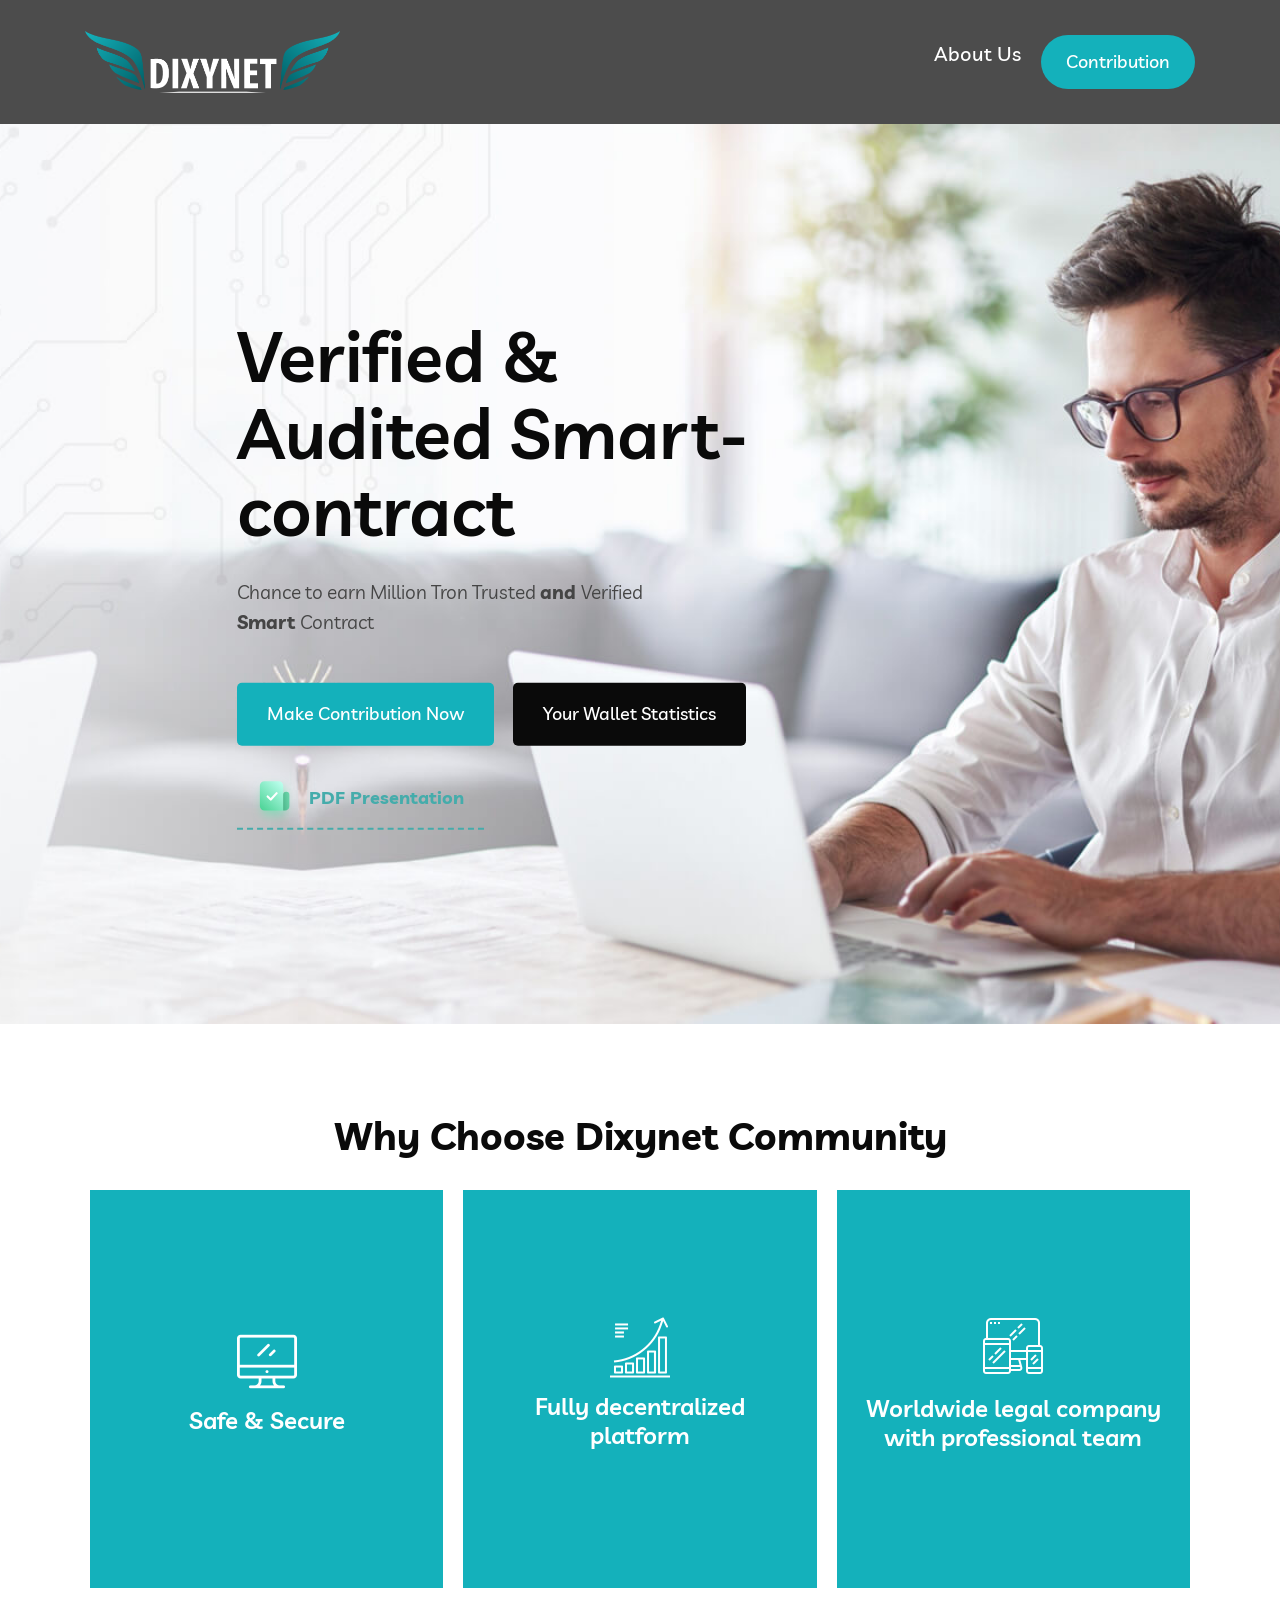
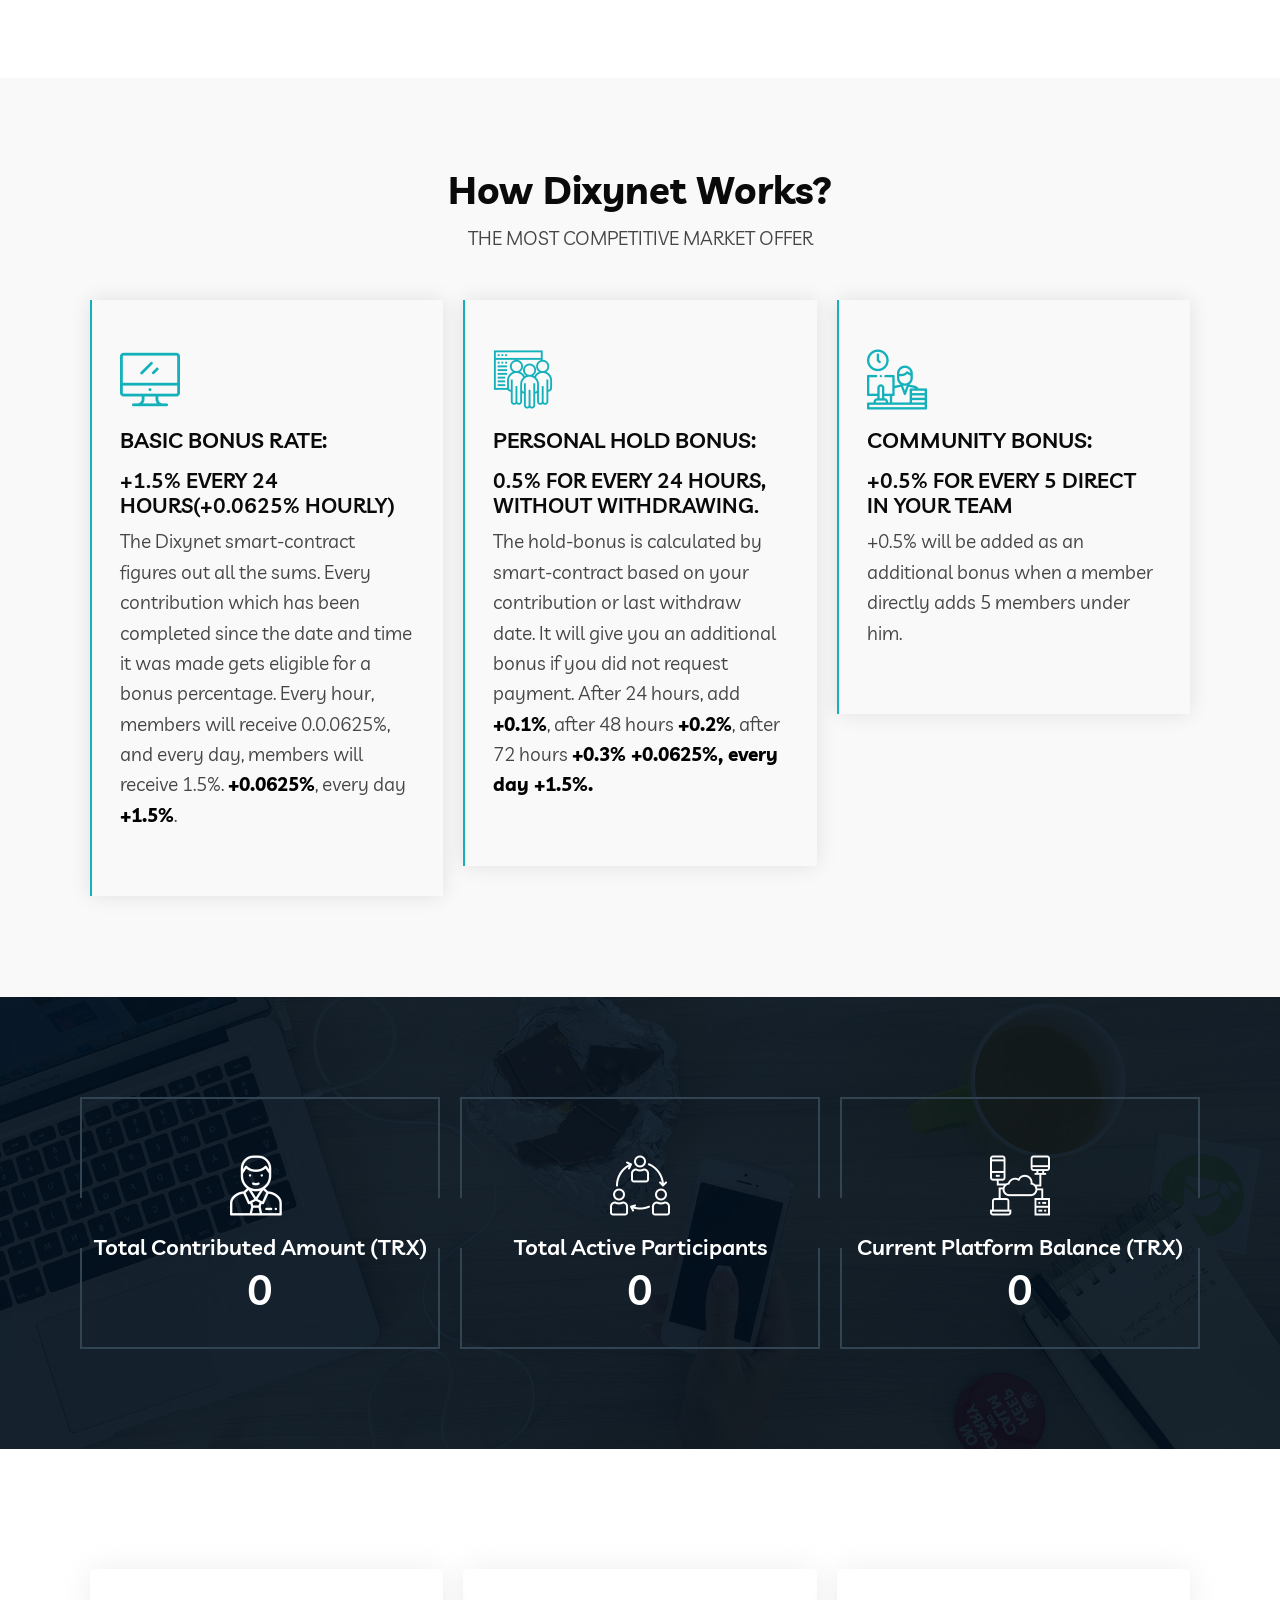
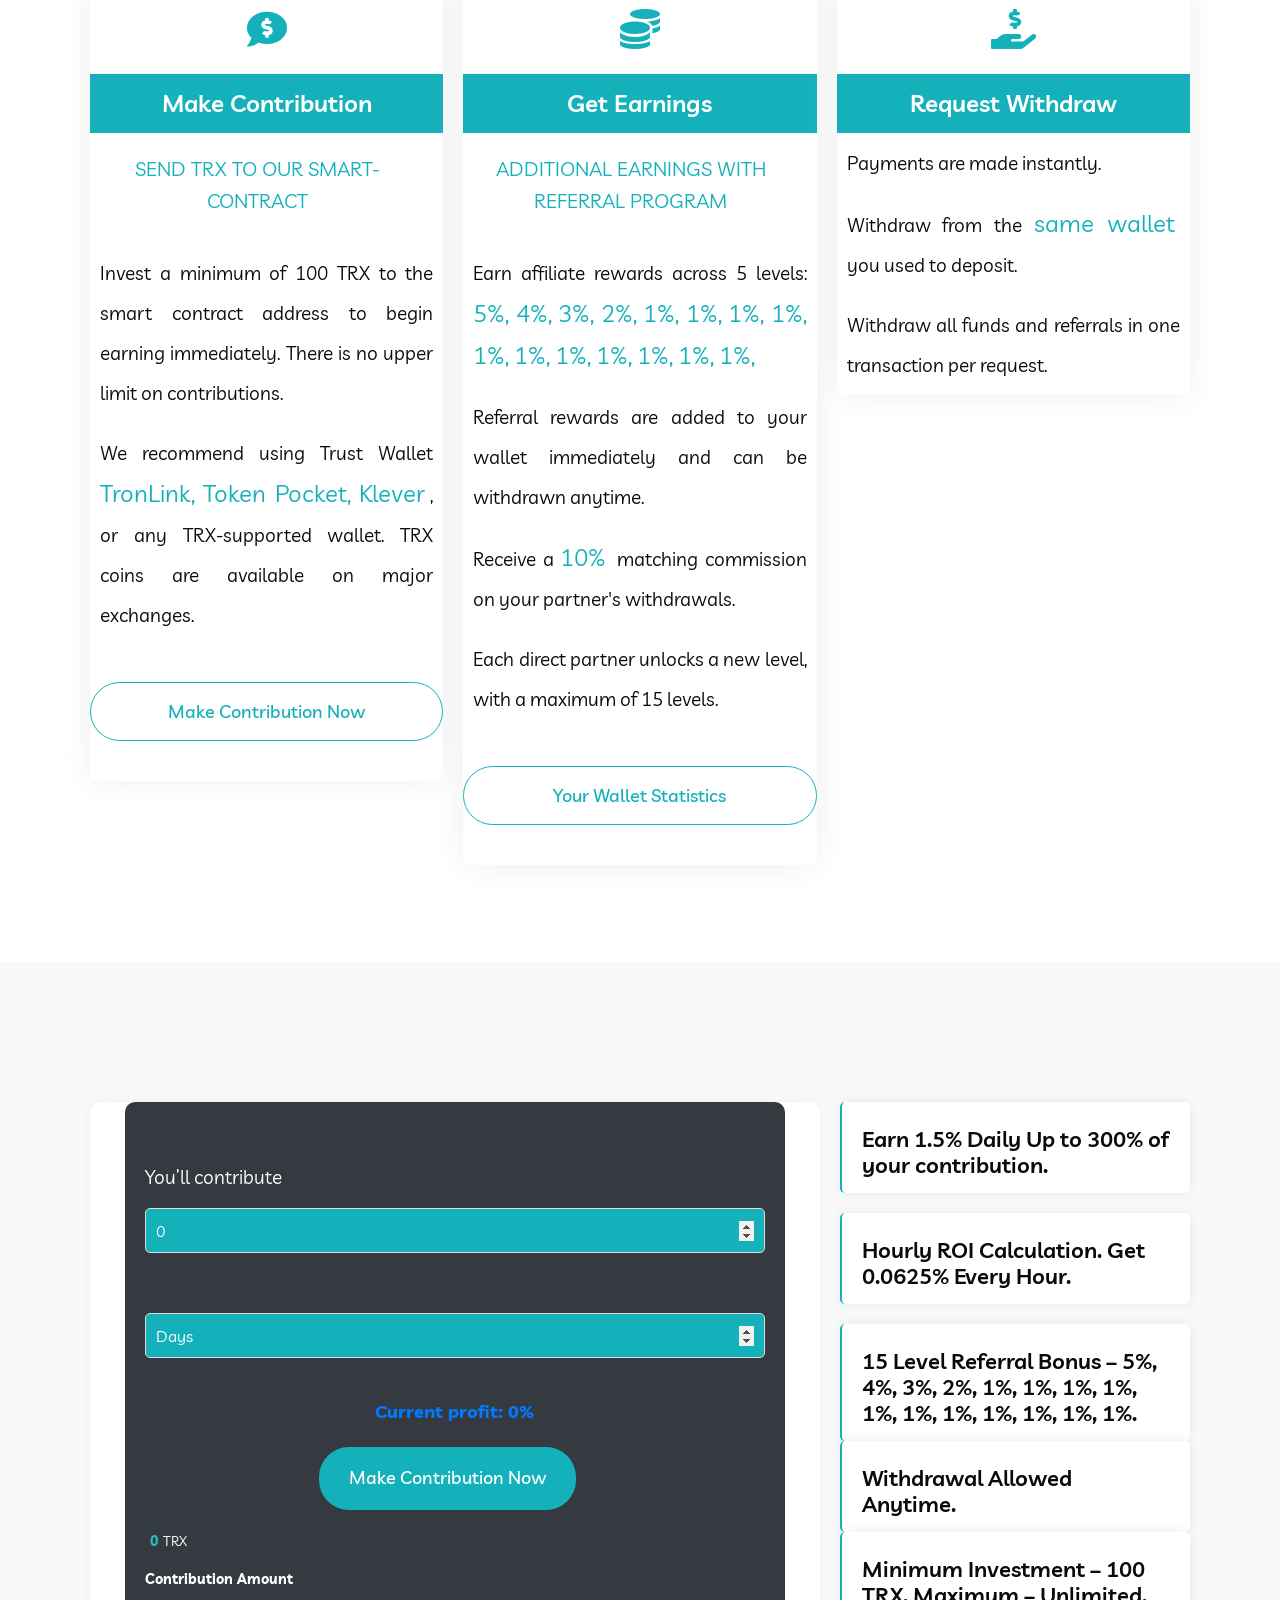
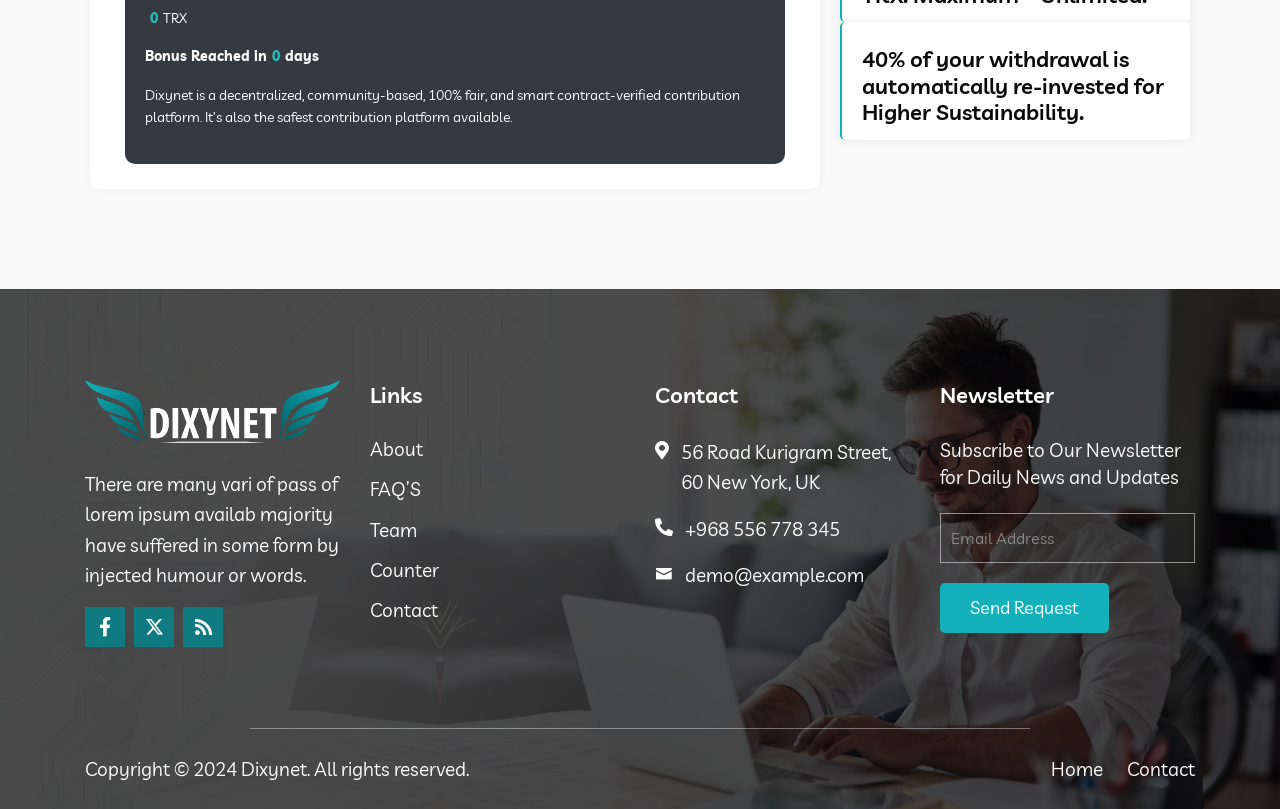
==== commit 97cd0101: "20-10-2024" ====
--- a/index.html
+++ b/index.html
@@ -1791,7 +1791,8 @@
 								<div class="copy-right-text">
 									<!-- FOOTER COPYRIGHT TEXT -->
 																			<p>
-											Copyright © 2024 all rights reserved.										</p>
+																				Copyright © 2024 Dixynet. All rights reserved.
+																			</p>
 										
 								</div>
 							</div>
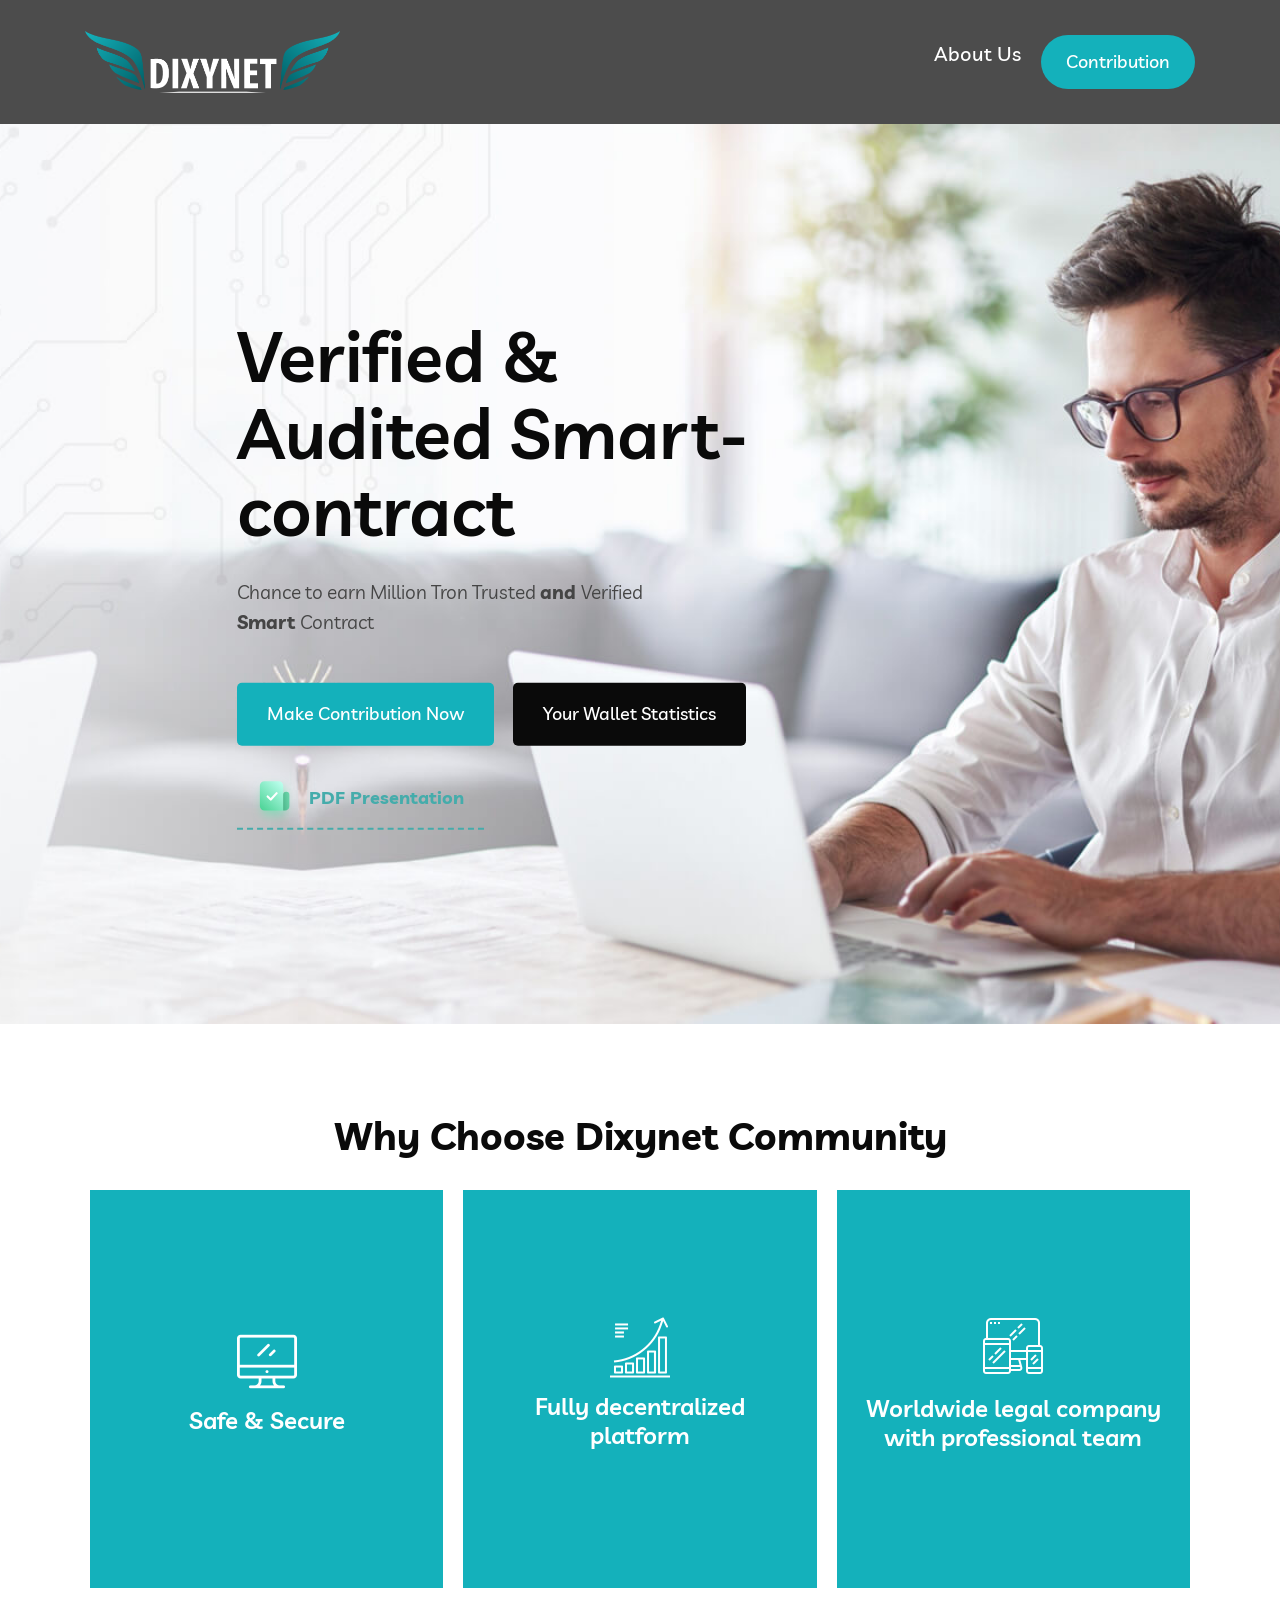
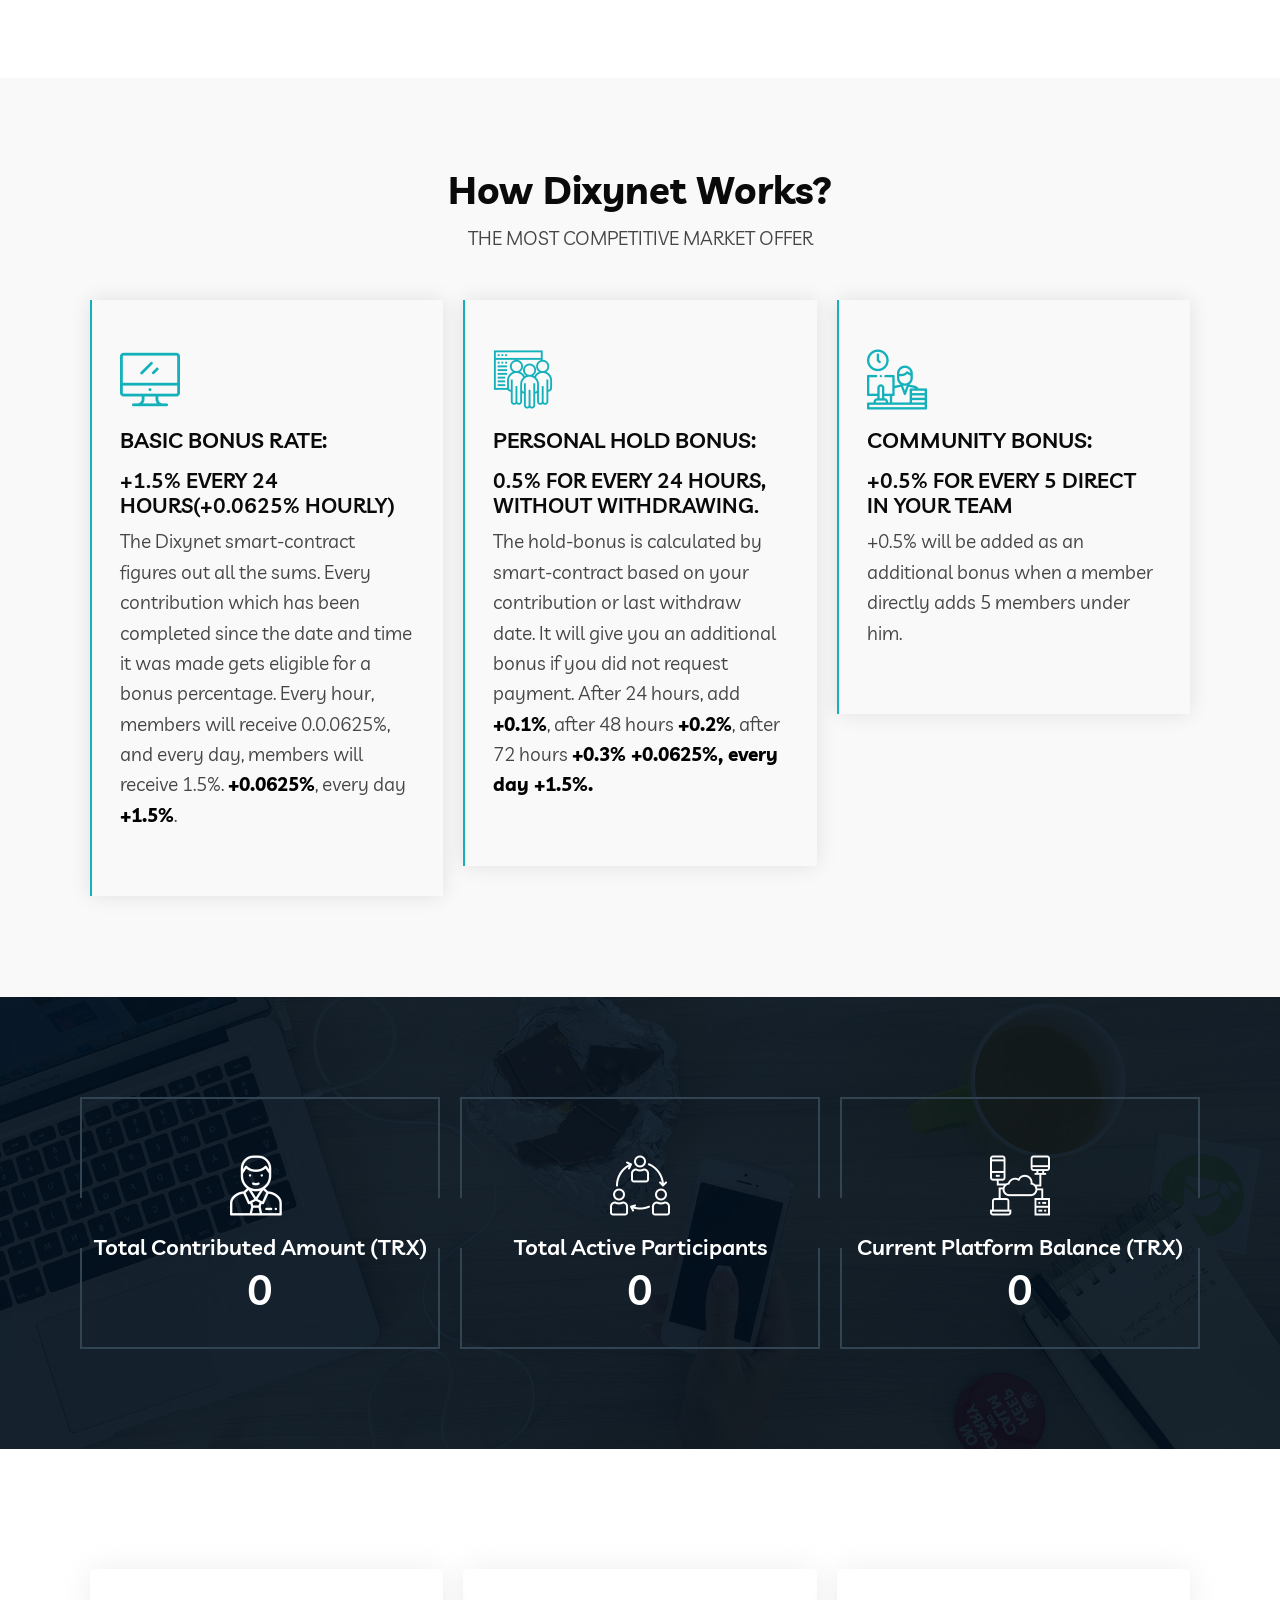
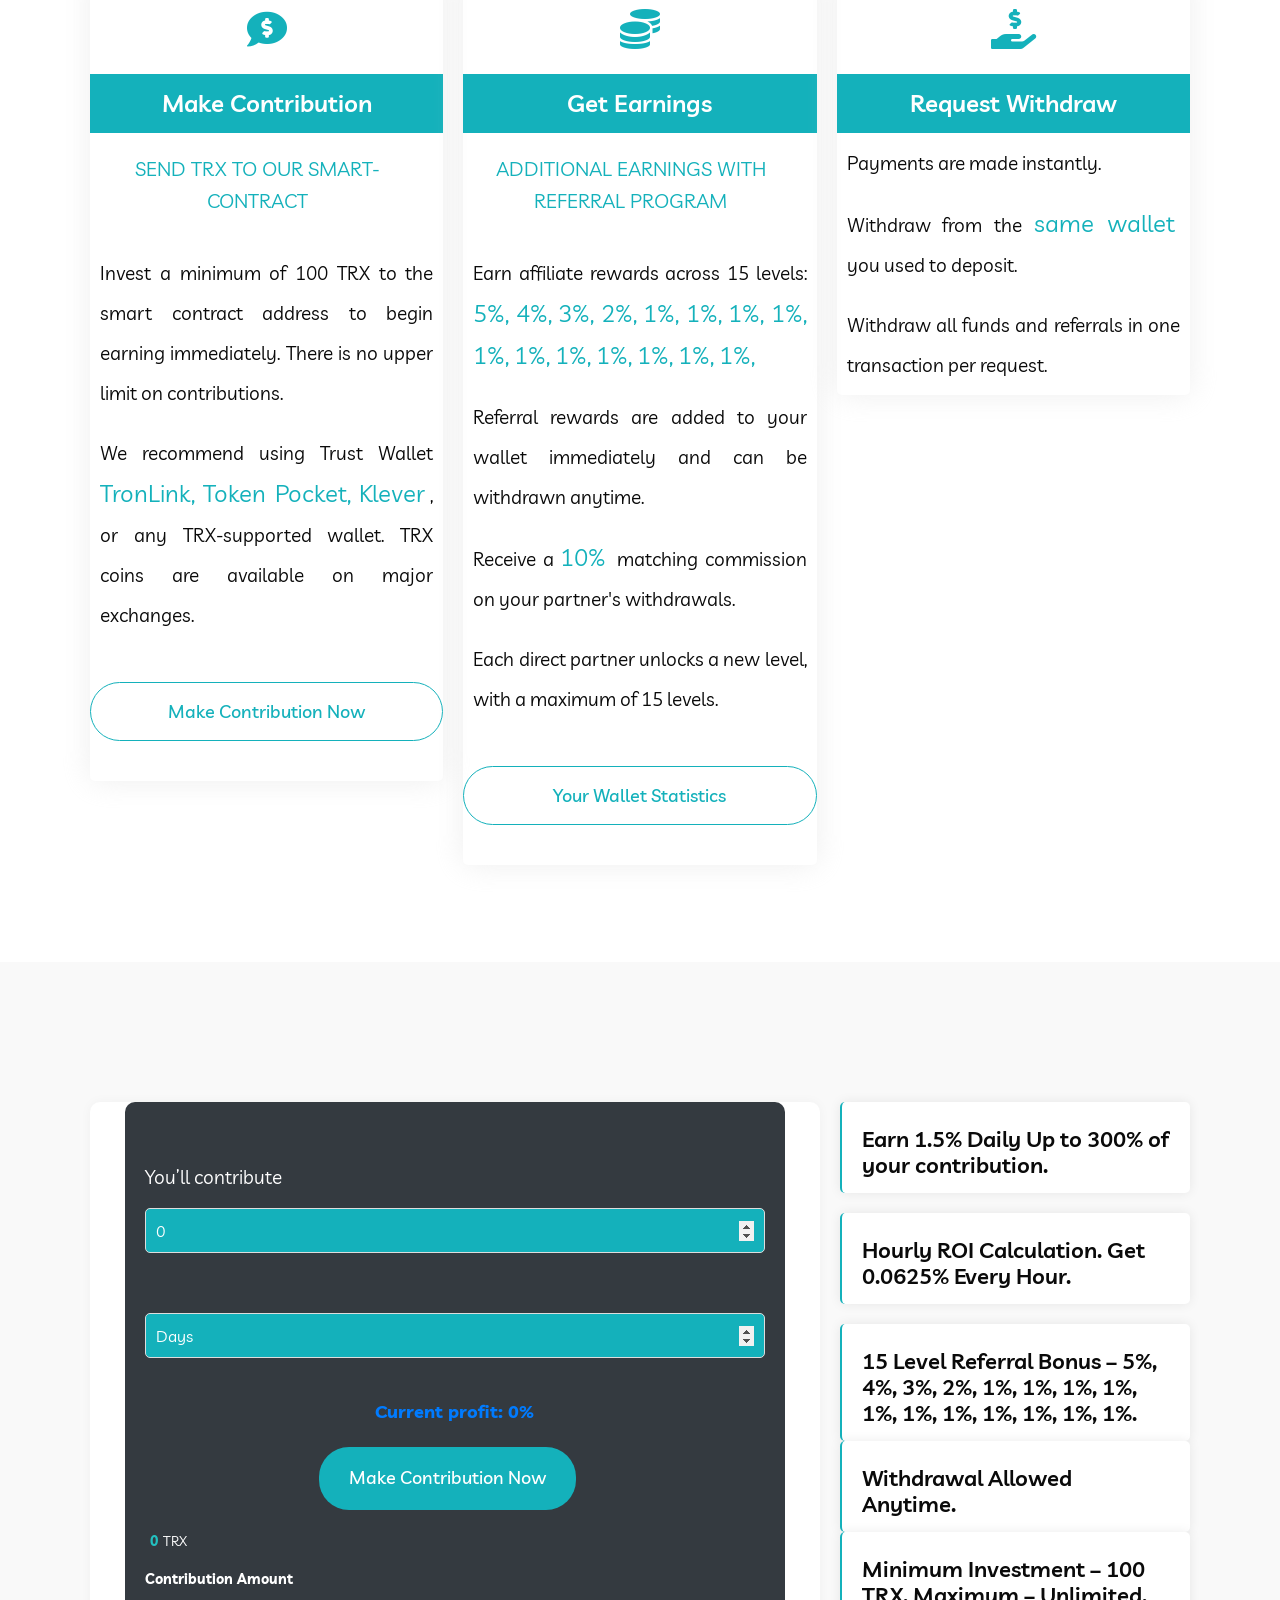
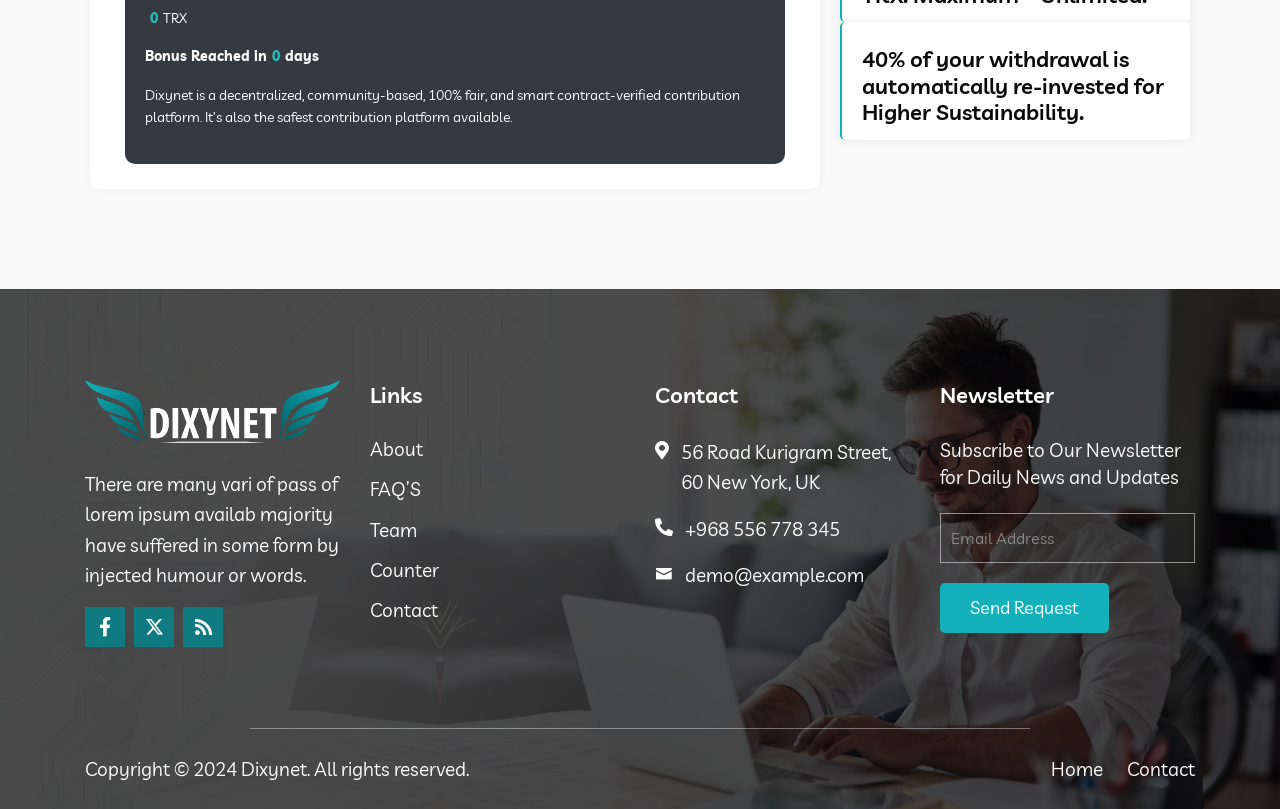
==== commit 5f6ab25d: "20-10-2024" ====
--- a/index.html
+++ b/index.html
@@ -1275,7 +1275,7 @@
 							<!-- list -->
 															<div class="witri_texti_list">
 									<ul>
-<li>Earn affiliate rewards across 5 levels: <span style="color:#14b1bb; font-weight: u;">5%, 4%, 3%, 2%, 1%, 1%, 1%, 1%, 1%, 1%, 1%, 1%, 1%, 1%, 1%, </span> </li>
+<li>Earn affiliate rewards across 15 levels: <span style="color:#14b1bb; font-weight: u;">5%, 4%, 3%, 2%, 1%, 1%, 1%, 1%, 1%, 1%, 1%, 1%, 1%, 1%, 1%, </span> </li>
 <li>Referral rewards are added to your wallet immediately and can be withdrawn anytime.</li>
 <li>Receive a <span style="color: #14b1bb; font-weight: u;">10%</span> matching commission on your partner's withdrawals.</li>
 <li>Each direct partner unlocks a new level, with a maximum of 15 levels.</li>
@@ -1952,7 +1952,7 @@
         </div>
         <div class="modal_valuemain" style="display: flex; justify-content: space-around; margin-top: 20px;">
           <div class="modal_valuemain_left">
-              <div class="modal_valuetitle" style="font-size: 14px;">Your current daily Bonus %</div>
+              <div class="modal_valuetitle" style="font-size: 14px;">Your Current Daily Bonus %</div>
               <div class="modal_valueresult dailybalancerate" style="font-size: 18px; font-weight: bold;">0</div>
               <div class="modal_valuetitle" style="font-size: 14px;">Basic Bonus %</div>
               <div class="modal_valueresult basicPercentRate" style="font-size: 18px; font-weight: bold;">0</div>
@@ -2002,7 +2002,7 @@
               <li class="two">
                   <div class="modallineflex">
                       <center class="modallinewrap" style="width: 100%;">
-                          <button class="maindescbut withdrawButton withdrawBtn" style="padding: 10px 20px; font-size: 14px; background-color: #3cb371; color: #fff; border: none; cursor: pointer; outline: none;">Withdraw</button>
+                          <button class="maindescbut withdrawButton withdrawBtn" style="padding: 0px 20px; font-size: 14px; background-color: #3cb371; color: #fff; border: none; cursor: pointer; outline: none;">Withdraw</button>
                       </center>
                   </div>
               </li>
@@ -2085,7 +2085,7 @@
           <form class="maincontform" style="margin-bottom: 0;">
               <label style="font-size: 14px;">Your referral link:</label>
               <input id="reflink" type="text" value="" style="width: 100%; padding: 8px; font-size: 12px;">
-              <button class="maindescbut buttoncopy" data-clipboard-target="#reflink" style="padding: 8px 15px; font-size: 12px; background-color: #007bff; color: #fff; border: none; cursor: pointer; outline: none;">Copy referral link</button>
+              <button class="maindescbut buttoncopy" data-clipboard-target="#reflink" style="padding: 0px 15px; font-size: 12px; background-color: #007bff; color: #fff; border: none; cursor: pointer; outline: none;">Copy referral link</button>
           </form>
 
           <style>
